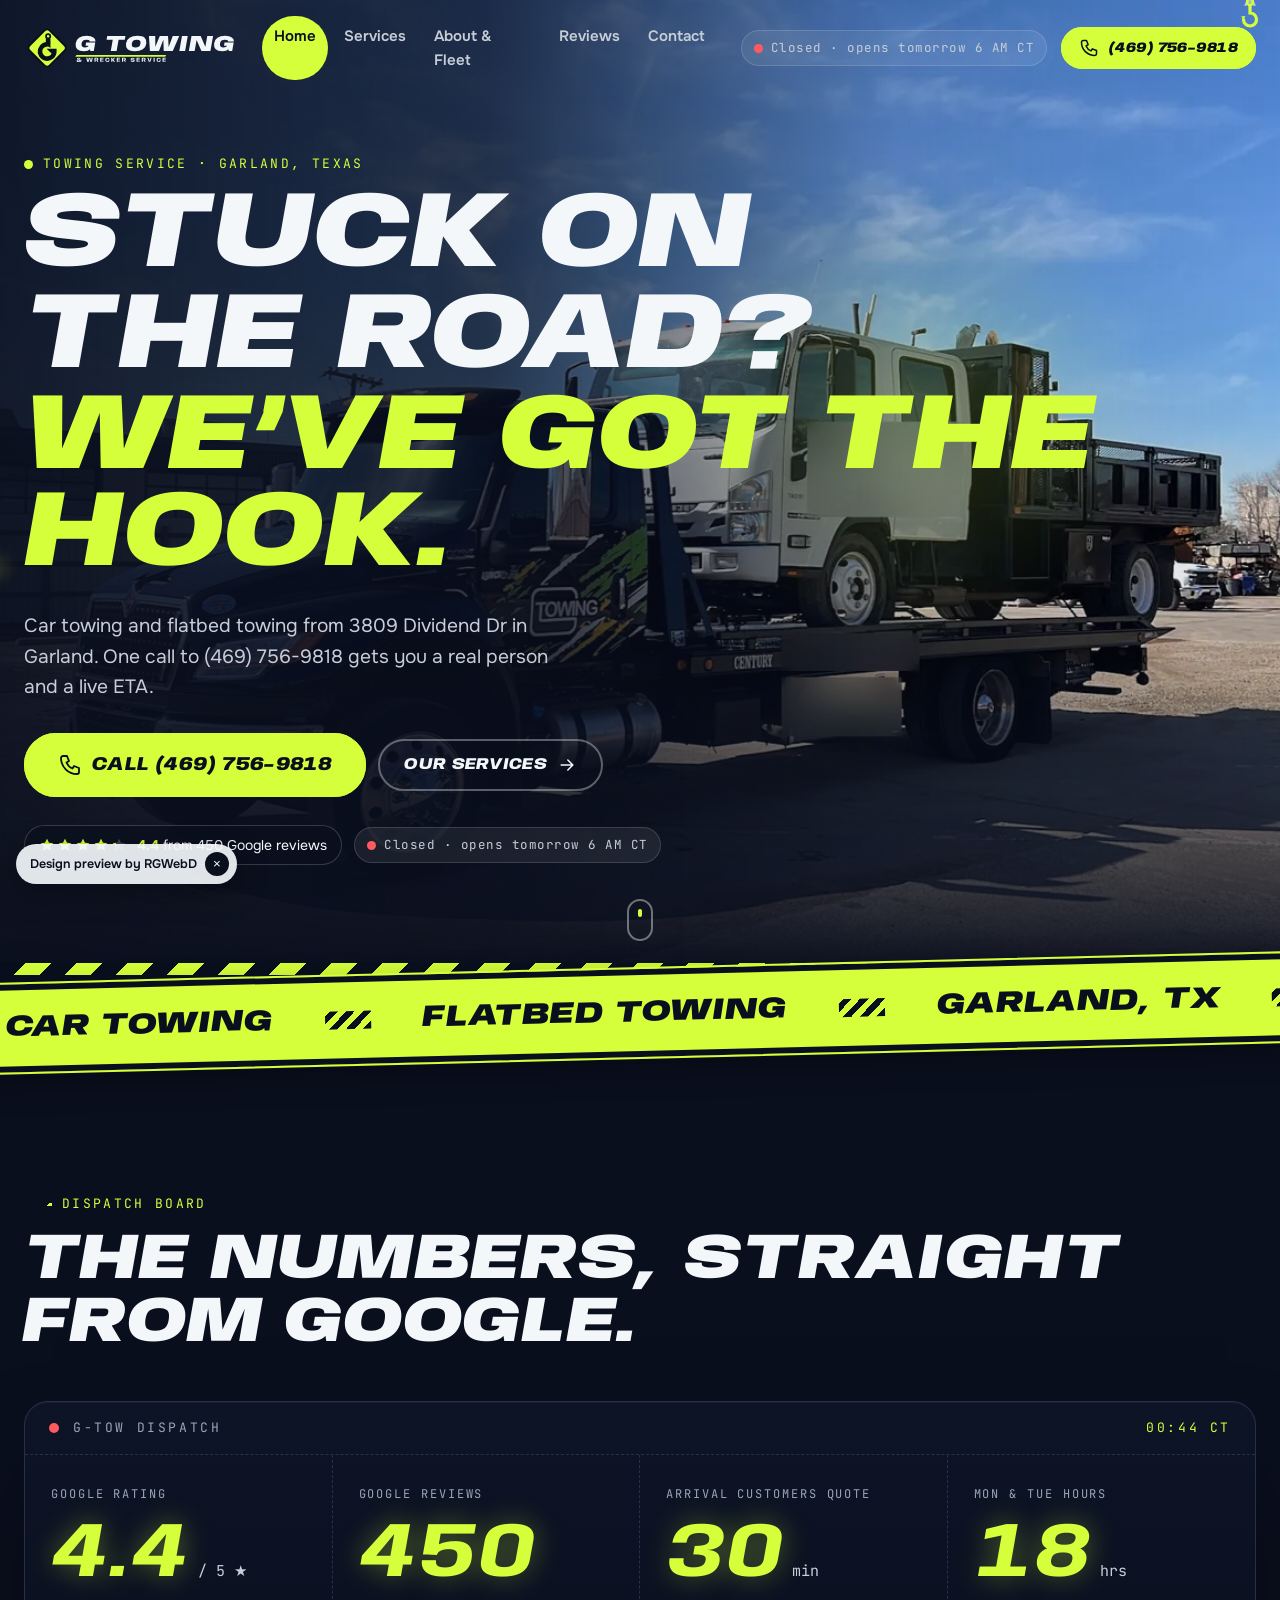
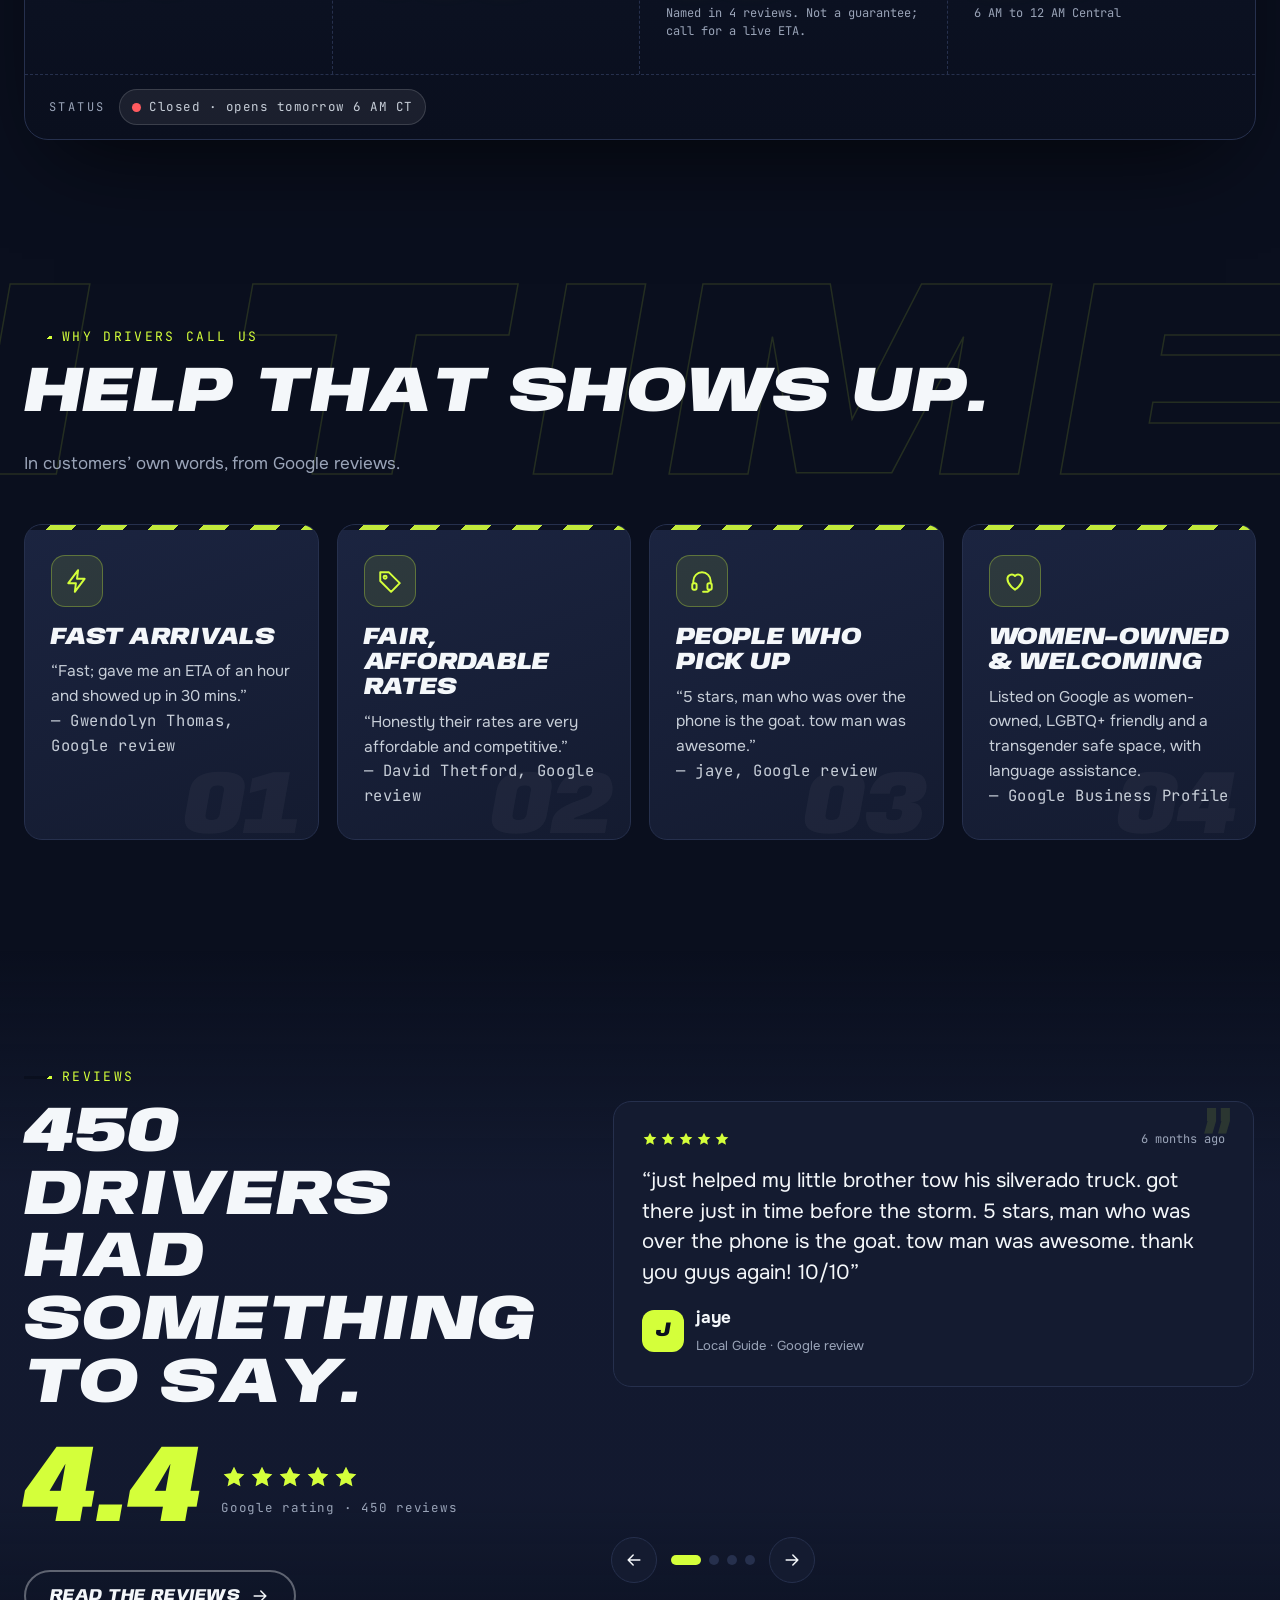
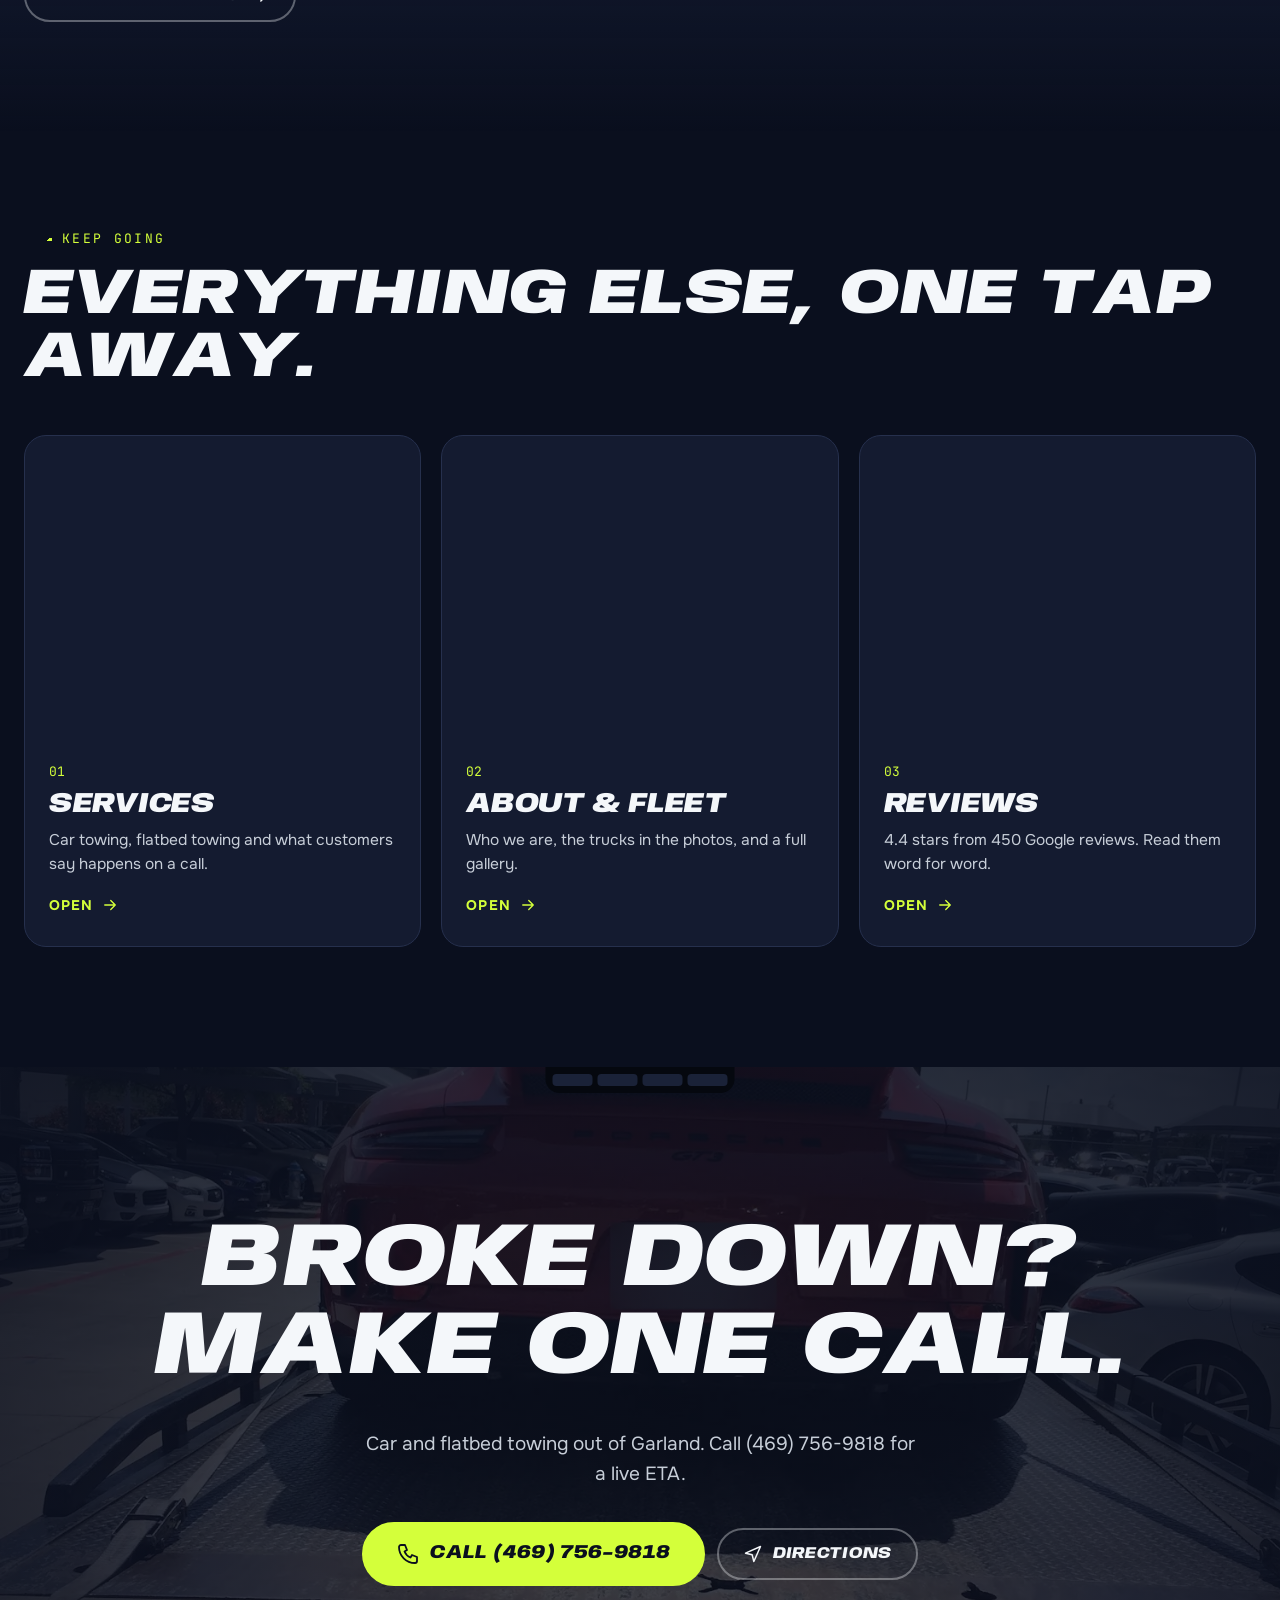
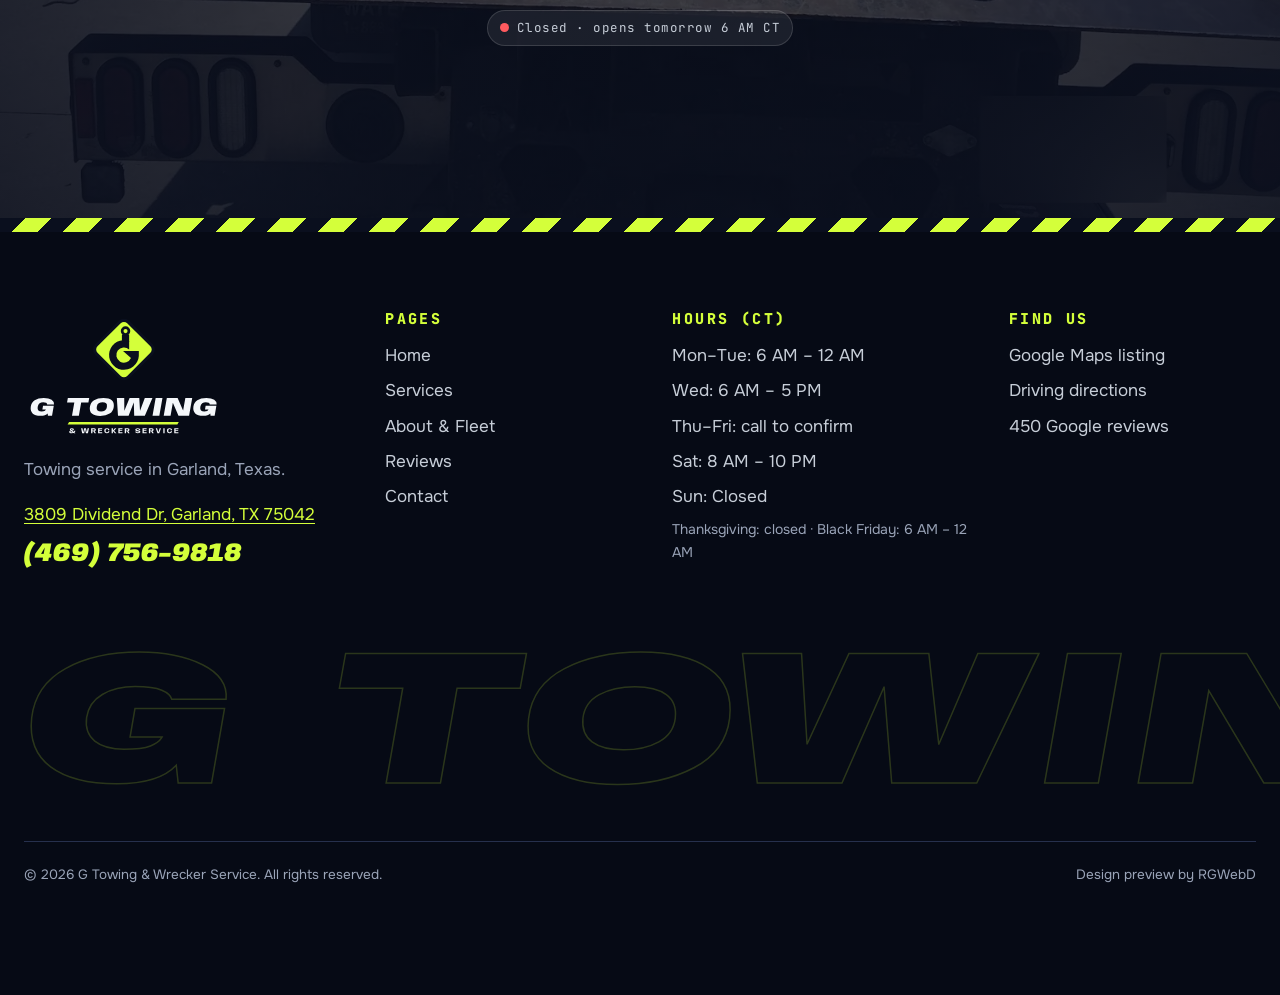
==== index.html @ 82d08143 "G Towing & Wrecker Service demo site (RGWebD)" ====
<!doctype html><html lang="en"><head><meta charset="utf-8"><meta name="viewport" content="width=device-width,initial-scale=1,viewport-fit=cover">
<title>G Towing &amp; Wrecker Service | Towing in Garland, TX · (469) 756-9818</title><meta name="description" content="Car towing and flatbed towing in Garland, Texas. Women-owned, rated 4.4 from 450 Google reviews. Call (469) 756-9818. 3809 Dividend Dr."><link rel="canonical" href="https://rgwebd.github.io/gtowing/"><meta name="robots" content="index,follow">
<meta name="theme-color" content="#0A0F1E"><link rel="icon" href="favicon.ico" sizes="any"><link rel="icon" href="assets/gtow-favicon.svg" type="image/svg+xml"><link rel="apple-touch-icon" href="apple-touch-icon.png"><link rel="manifest" href="assets/site.webmanifest">
<meta property="og:type" content="website"><meta property="og:site_name" content="G Towing &amp; Wrecker Service"><meta property="og:title" content="G Towing &amp; Wrecker Service | Towing in Garland, TX · (469) 756-9818"><meta property="og:description" content="Car towing and flatbed towing in Garland, Texas. Women-owned, rated 4.4 from 450 Google reviews. Call (469) 756-9818. 3809 Dividend Dr."><meta property="og:url" content="https://rgwebd.github.io/gtowing/"><meta property="og:image" content="https://rgwebd.github.io/gtowing/assets/og-image.jpg"><meta property="og:image:width" content="1200"><meta property="og:image:height" content="630"><meta property="og:locale" content="en_US">
<meta name="twitter:card" content="summary_large_image"><meta name="twitter:title" content="G Towing &amp; Wrecker Service | Towing in Garland, TX · (469) 756-9818"><meta name="twitter:description" content="Car towing and flatbed towing in Garland, Texas. Women-owned, rated 4.4 from 450 Google reviews. Call (469) 756-9818. 3809 Dividend Dr."><meta name="twitter:image" content="https://rgwebd.github.io/gtowing/assets/og-image.jpg">
<link rel="preload" href="assets/fonts/anybody-italic.woff2" as="font" type="font/woff2" crossorigin><link rel="preload" href="assets/fonts/onest.woff2" as="font" type="font/woff2" crossorigin>
<link rel="stylesheet" href="assets/styles.css"><script>document.documentElement.classList.add('js')</script><script type="application/ld+json">{"@context": "https://schema.org", "@type": "AutomotiveBusiness", "additionalType": "https://en.wikipedia.org/wiki/Tow_truck", "@id": "https://rgwebd.github.io/gtowing/#business", "name": "G Towing & Wrecker Service", "description": "Towing service in Garland, Texas. Google review tags mention car towing and flatbed towing. Women-owned, LGBTQ+ friendly, credit and debit cards accepted.", "url": "https://rgwebd.github.io/gtowing/", "telephone": "+1-469-756-9818", "image": ["https://rgwebd.github.io/gtowing/assets/img/g01-1600.webp", "https://rgwebd.github.io/gtowing/assets/img/g08-1600.webp"], "logo": "https://rgwebd.github.io/gtowing/assets/favicon-512.png", "address": {"@type": "PostalAddress", "streetAddress": "3809 Dividend Dr", "addressLocality": "Garland", "addressRegion": "TX", "postalCode": "75042", "addressCountry": "US"}, "geo": {"@type": "GeoCoordinates", "latitude": 32.8989485, "longitude": -96.6890066}, "hasMap": "https://www.google.com/maps/place/G+Towing+%26+Wrecker+Service/@32.8989485,-96.6890066,17z/data=!3m1!4b1!4m6!3m5!1s0x864ea09e471a4477:0xe805fd4640eda0f7!8m2!3d32.8989485!4d-96.6890066!16s%2Fg%2F11fylyrp86", "sameAs": ["https://www.google.com/maps/place/G+Towing+%26+Wrecker+Service/@32.8989485,-96.6890066,17z/data=!3m1!4b1!4m6!3m5!1s0x864ea09e471a4477:0xe805fd4640eda0f7!8m2!3d32.8989485!4d-96.6890066!16s%2Fg%2F11fylyrp86"], "openingHoursSpecification": [{"@type": "OpeningHoursSpecification", "dayOfWeek": ["Monday", "Tuesday"], "opens": "06:00", "closes": "23:59"}, {"@type": "OpeningHoursSpecification", "dayOfWeek": "Wednesday", "opens": "06:00", "closes": "17:00"}, {"@type": "OpeningHoursSpecification", "dayOfWeek": "Saturday", "opens": "08:00", "closes": "22:00"}], "specialOpeningHoursSpecification": [{"@type": "OpeningHoursSpecification", "validFrom": "2026-11-26", "validThrough": "2026-11-26", "opens": "00:00", "closes": "00:00", "description": "Thanksgiving: closed"}, {"@type": "OpeningHoursSpecification", "validFrom": "2026-11-27", "validThrough": "2026-11-27", "opens": "06:00", "closes": "23:59", "description": "Black Friday"}], "paymentAccepted": "Credit card, Debit card", "amenityFeature": [{"@type": "LocationFeatureSpecification", "name": "Women-owned", "value": true}, {"@type": "LocationFeatureSpecification", "name": "LGBTQ+ friendly", "value": true}, {"@type": "LocationFeatureSpecification", "name": "Transgender safe space", "value": true}, {"@type": "LocationFeatureSpecification", "name": "Language assistance", "value": true}, {"@type": "LocationFeatureSpecification", "name": "Wheelchair-accessible entrance", "value": true}, {"@type": "LocationFeatureSpecification", "name": "Wheelchair-accessible parking lot", "value": true}, {"@type": "LocationFeatureSpecification", "name": "Wheelchair-accessible restroom", "value": true}, {"@type": "LocationFeatureSpecification", "name": "Wheelchair-accessible seating", "value": true}], "makesOffer": [{"@type": "Offer", "itemOffered": {"@type": "Service", "name": "Car towing", "serviceType": "Towing"}}, {"@type": "Offer", "itemOffered": {"@type": "Service", "name": "Flatbed towing", "serviceType": "Towing"}}], "aggregateRating": {"@type": "AggregateRating", "ratingValue": "4.4", "reviewCount": 450, "bestRating": "5", "worstRating": "1"}}</script></head>
<body class="p-index"><a class="skip" href="#main">Skip to content</a><div class="chain" aria-hidden="true"><i></i><b></b></div><div class="prog" aria-hidden="true"><i></i></div>
<header class="hdr"><div class="wrap"><a class="brand" href="index.html" aria-label="G Towing &amp; Wrecker Service home"><img src="assets/gtow-horizontal-dark-bg.svg" width="555" height="124" alt="G Towing &amp; Wrecker Service"></a>
<nav class="nav" aria-label="Main"><a href="index.html" aria-current="page">Home</a><a href="services.html">Services</a><a href="fleet.html">About &amp; Fleet</a><a href="reviews.html">Reviews</a><a href="contact.html">Contact</a></nav><div class="hdr-cta"><span class="status" data-status><i></i><span>Hours: Mon–Tue 6 AM–12 AM CT</span></span><a class="btn sm mag call beacon" href="tel:+14697569818"><svg viewBox="0 0 24 24" fill="none" stroke="currentColor" stroke-width="1.8" stroke-linecap="round" stroke-linejoin="round" aria-hidden="true"><path d="M5 3h4l2 5-2.5 1.5a11 11 0 0 0 6 6L16 13l5 2v4a2 2 0 0 1-2 2A16 16 0 0 1 3 5a2 2 0 0 1 2-2z"/></svg><span class="lbl">(469) 756-9818</span></a></div>
<button class="burger" type="button" aria-expanded="false" aria-controls="mnav" aria-label="Open menu"><span></span><span></span></button></div></header>
<nav class="mnav" id="mnav" aria-label="Mobile" aria-hidden="true"><div class="mnav-links"><a href="index.html" aria-current="page">Home</a><a href="services.html">Services</a><a href="fleet.html">About &amp; Fleet</a><a href="reviews.html">Reviews</a><a href="contact.html">Contact</a></div><div class="ctas"><a class="btn mag call " href="tel:+14697569818"><svg viewBox="0 0 24 24" fill="none" stroke="currentColor" stroke-width="1.8" stroke-linecap="round" stroke-linejoin="round" aria-hidden="true"><path d="M5 3h4l2 5-2.5 1.5a11 11 0 0 0 6 6L16 13l5 2v4a2 2 0 0 1-2 2A16 16 0 0 1 3 5a2 2 0 0 1 2-2z"/></svg><span class="lbl">Call (469) 756-9818</span></a><a class="btn mag ghost" href="https://www.google.com/maps/dir/?api=1&destination=G+Towing+%26+Wrecker+Service%2C+3809+Dividend+Dr%2C+Garland%2C+TX+75042" target="_blank" rel="noopener"><svg viewBox="0 0 24 24" fill="none" stroke="currentColor" stroke-width="1.8" stroke-linecap="round" stroke-linejoin="round" aria-hidden="true"><path d="M3 11l18-8-8 18-2-8z"/></svg><span class="lbl">Directions</span></a></div><p><span class="status" data-status><i></i><span>Hours: Mon–Tue 6 AM–12 AM CT</span></span></p></nav><main id="main"><div class="intro" aria-hidden="true"><div class="lightbar"><i></i><i></i><i></i><i></i><i></i><i></i></div><img class="intro-em" src="assets/gtow-emblem.svg" width="120" height="124" alt=""><p class="intro-t">G TOWING</p><div class="sweep"></div></div>
<section class="hero" aria-labelledby="h1"><div class="hero-ph kb"><img src="assets/img/g01-1600.webp" srcset="assets/img/g01-800.webp 800w, assets/img/g01-1600.webp 1600w" sizes="100vw" width="1600" height="900" alt="Black G Towing flatbed carrying a white box truck on its deck in an open lot under a blue sky" fetchpriority="high" decoding="async"></div><div class="hero-sh" aria-hidden="true"></div><div class="streak" aria-hidden="true"></div><div class="glow" aria-hidden="true"></div>
<div class="wrap hero-in"><p class="kicker fade"><span class="kdot"></span>Towing service · Garland, Texas</p>
<h1 id="h1"><span class="l"><span>Stuck on</span></span><span class="l"><span>the road?</span></span><span class="l hv"><span>We’ve got the hook.</span></span></h1>
<p class="lead fade">Car towing and flatbed towing from 3809 Dividend Dr in Garland. One call to (469) 756-9818 gets you a real person and a live ETA.</p>
<div class="ctas fade d2"><a class="btn mag call xl ring" href="tel:+14697569818"><svg viewBox="0 0 24 24" fill="none" stroke="currentColor" stroke-width="1.8" stroke-linecap="round" stroke-linejoin="round" aria-hidden="true"><path d="M5 3h4l2 5-2.5 1.5a11 11 0 0 0 6 6L16 13l5 2v4a2 2 0 0 1-2 2A16 16 0 0 1 3 5a2 2 0 0 1 2-2z"/></svg><span class="lbl">Call (469) 756-9818</span></a><a class="btn mag ghost" href="services.html"><span class="lbl">Our services</span><svg viewBox="0 0 24 24" fill="none" stroke="currentColor" stroke-width="1.8" stroke-linecap="round" stroke-linejoin="round" aria-hidden="true"><path d="M5 12h14M13 6l6 6-6 6"/></svg></a></div>
<div class="trust fade d2"><a class="chip" href="https://www.google.com/maps/place/G+Towing+%26+Wrecker+Service/@32.8989485,-96.6890066,17z/data=!3m1!4b1!4m6!3m5!1s0x864ea09e471a4477:0xe805fd4640eda0f7!8m2!3d32.8989485!4d-96.6890066!16s%2Fg%2F11fylyrp86" target="_blank" rel="noopener"><span class="rstars" role="img" aria-label="4.4 out of 5 stars"><span class="rs-b"><svg viewBox="0 0 24 24" fill="currentColor" aria-hidden="true"><path d="M12 2.5l2.9 6.1 6.6.8-4.9 4.6 1.3 6.6L12 17.3l-5.9 3.3 1.3-6.6-4.9-4.6 6.6-.8z"/></svg><svg viewBox="0 0 24 24" fill="currentColor" aria-hidden="true"><path d="M12 2.5l2.9 6.1 6.6.8-4.9 4.6 1.3 6.6L12 17.3l-5.9 3.3 1.3-6.6-4.9-4.6 6.6-.8z"/></svg><svg viewBox="0 0 24 24" fill="currentColor" aria-hidden="true"><path d="M12 2.5l2.9 6.1 6.6.8-4.9 4.6 1.3 6.6L12 17.3l-5.9 3.3 1.3-6.6-4.9-4.6 6.6-.8z"/></svg><svg viewBox="0 0 24 24" fill="currentColor" aria-hidden="true"><path d="M12 2.5l2.9 6.1 6.6.8-4.9 4.6 1.3 6.6L12 17.3l-5.9 3.3 1.3-6.6-4.9-4.6 6.6-.8z"/></svg><svg viewBox="0 0 24 24" fill="currentColor" aria-hidden="true"><path d="M12 2.5l2.9 6.1 6.6.8-4.9 4.6 1.3 6.6L12 17.3l-5.9 3.3 1.3-6.6-4.9-4.6 6.6-.8z"/></svg></span><span class="rs-f" style="width:88.0%"><svg viewBox="0 0 24 24" fill="currentColor" aria-hidden="true"><path d="M12 2.5l2.9 6.1 6.6.8-4.9 4.6 1.3 6.6L12 17.3l-5.9 3.3 1.3-6.6-4.9-4.6 6.6-.8z"/></svg><svg viewBox="0 0 24 24" fill="currentColor" aria-hidden="true"><path d="M12 2.5l2.9 6.1 6.6.8-4.9 4.6 1.3 6.6L12 17.3l-5.9 3.3 1.3-6.6-4.9-4.6 6.6-.8z"/></svg><svg viewBox="0 0 24 24" fill="currentColor" aria-hidden="true"><path d="M12 2.5l2.9 6.1 6.6.8-4.9 4.6 1.3 6.6L12 17.3l-5.9 3.3 1.3-6.6-4.9-4.6 6.6-.8z"/></svg><svg viewBox="0 0 24 24" fill="currentColor" aria-hidden="true"><path d="M12 2.5l2.9 6.1 6.6.8-4.9 4.6 1.3 6.6L12 17.3l-5.9 3.3 1.3-6.6-4.9-4.6 6.6-.8z"/></svg><svg viewBox="0 0 24 24" fill="currentColor" aria-hidden="true"><path d="M12 2.5l2.9 6.1 6.6.8-4.9 4.6 1.3 6.6L12 17.3l-5.9 3.3 1.3-6.6-4.9-4.6 6.6-.8z"/></svg></span></span><span><b>4.4</b> from 450 Google reviews</span></a><span class="status" data-status><i></i><span>Hours: Mon–Tue 6 AM–12 AM CT</span></span></div></div>
<a class="hscroll" href="#board" aria-label="Scroll to the dispatch board"><span></span></a><div class="hz-edge" aria-hidden="true"></div></section>
<div class="marquee " aria-hidden="true"><ul><li>Car towing</li><li>Flatbed towing</li><li>Garland, TX</li><li>Women-owned</li><li>Cards accepted</li><li>4.4 ★ on Google</li><li>(469) 756-9818</li><li>Car towing</li><li>Flatbed towing</li><li>Garland, TX</li><li>Women-owned</li><li>Cards accepted</li><li>4.4 ★ on Google</li><li>(469) 756-9818</li></ul></div>
<section class="board-sec" id="board" aria-labelledby="board-h"><div class="wrap"><div class="sec-head" data-r><p class="eyebrow">Dispatch board</p><h2 id="board-h" class="split-h">The numbers, straight from Google.</h2></div>
<div class="board" data-r><div class="board-top"><span class="rec"></span><span>G-TOW DISPATCH</span><span class="clock" data-clock>--:-- CT</span></div>
<dl class="board-grid">
<div class="cell"><dt>Google rating</dt><dd><span data-count="4.4" data-dec="1"><b>0.0</b></span><small>/ 5 ★</small></dd></div>
<div class="cell"><dt>Google reviews</dt><dd><span data-count="450"><b>0</b></span></dd></div>
<div class="cell"><dt>Arrival customers quote</dt><dd><span data-count="30"><b>0</b></span><small>min</small></dd><p class="foot">Named in 4 reviews. Not a guarantee; call for a live ETA.</p></div>
<div class="cell"><dt>Mon &amp; Tue hours</dt><dd><span data-count="18"><b>0</b></span><small>hrs</small></dd><p class="foot">6 AM to 12 AM Central</p></div>
</dl><div class="board-status"><span>STATUS</span><span class="status" data-status><i></i><span>Hours: Mon–Tue 6 AM–12 AM CT</span></span></div></div></div></section>
<section class="why" aria-labelledby="why-h"><div class="bgword out" aria-hidden="true">ON TIME</div><div class="wrap"><div class="sec-head" data-r><p class="eyebrow">Why drivers call us</p><h2 id="why-h" class="split-h">Help that shows up.</h2><p class="sub">In customers’ own words, from Google reviews.</p></div>
<div class="tgrid"><article class="tcard" data-r><span class="tc-ic"><svg viewBox="0 0 24 24" fill="none" stroke="currentColor" stroke-width="1.8" stroke-linecap="round" stroke-linejoin="round" aria-hidden="true"><path d="M13 2L4 14h7l-1 8 9-12h-7z"/></svg></span><h3>Fast arrivals</h3><p>“Fast; gave me an ETA of an hour and showed up in 30 mins.”</p><p class=by>— Gwendolyn Thomas, Google review</p><span class="tc-no" aria-hidden="true">01</span></article><article class="tcard" data-r><span class="tc-ic"><svg viewBox="0 0 24 24" fill="none" stroke="currentColor" stroke-width="1.8" stroke-linecap="round" stroke-linejoin="round" aria-hidden="true"><path d="M3 12V4h8l10 10-8 8z"/><circle cx="7.5" cy="8.5" r="1.4"/></svg></span><h3>Fair, affordable rates</h3><p>“Honestly their rates are very affordable and competitive.”</p><p class=by>— David Thetford, Google review</p><span class="tc-no" aria-hidden="true">02</span></article><article class="tcard" data-r><span class="tc-ic"><svg viewBox="0 0 24 24" fill="none" stroke="currentColor" stroke-width="1.8" stroke-linecap="round" stroke-linejoin="round" aria-hidden="true"><path d="M4 14v-2a8 8 0 0 1 16 0v2"/><rect x="3" y="14" width="4" height="6" rx="1.5"/><rect x="17" y="14" width="4" height="6" rx="1.5"/><path d="M19 20a3 3 0 0 1-3 2h-3"/></svg></span><h3>People who pick up</h3><p>“5 stars, man who was over the phone is the goat. tow man was awesome.”</p><p class=by>— jaye, Google review</p><span class="tc-no" aria-hidden="true">03</span></article><article class="tcard" data-r><span class="tc-ic"><svg viewBox="0 0 24 24" fill="none" stroke="currentColor" stroke-width="1.8" stroke-linecap="round" stroke-linejoin="round" aria-hidden="true"><path d="M12 20s-7-4.4-7-10a4 4 0 0 1 7-2.6A4 4 0 0 1 19 10c0 5.6-7 10-7 10z"/></svg></span><h3>Women-owned & welcoming</h3><p>Listed on Google as women-owned, LGBTQ+ friendly and a transgender safe space, with language assistance.</p><p class=by>— Google Business Profile</p><span class="tc-no" aria-hidden="true">04</span></article></div></div></section>
<section class="hrev" aria-labelledby="hrev-h"><div class="wrap hrev-in"><div class="hrev-l" data-r><p class="eyebrow">Reviews</p><h2 id="hrev-h" class="split-h">450 drivers had something to say.</h2>
<div class="bigscore"><b>4.4</b><span><span class="rstars" role="img" aria-label="4.4 out of 5 stars"><span class="rs-b"><svg viewBox="0 0 24 24" fill="currentColor" aria-hidden="true"><path d="M12 2.5l2.9 6.1 6.6.8-4.9 4.6 1.3 6.6L12 17.3l-5.9 3.3 1.3-6.6-4.9-4.6 6.6-.8z"/></svg><svg viewBox="0 0 24 24" fill="currentColor" aria-hidden="true"><path d="M12 2.5l2.9 6.1 6.6.8-4.9 4.6 1.3 6.6L12 17.3l-5.9 3.3 1.3-6.6-4.9-4.6 6.6-.8z"/></svg><svg viewBox="0 0 24 24" fill="currentColor" aria-hidden="true"><path d="M12 2.5l2.9 6.1 6.6.8-4.9 4.6 1.3 6.6L12 17.3l-5.9 3.3 1.3-6.6-4.9-4.6 6.6-.8z"/></svg><svg viewBox="0 0 24 24" fill="currentColor" aria-hidden="true"><path d="M12 2.5l2.9 6.1 6.6.8-4.9 4.6 1.3 6.6L12 17.3l-5.9 3.3 1.3-6.6-4.9-4.6 6.6-.8z"/></svg><svg viewBox="0 0 24 24" fill="currentColor" aria-hidden="true"><path d="M12 2.5l2.9 6.1 6.6.8-4.9 4.6 1.3 6.6L12 17.3l-5.9 3.3 1.3-6.6-4.9-4.6 6.6-.8z"/></svg></span><span class="rs-f" style="width:88.0%"><svg viewBox="0 0 24 24" fill="currentColor" aria-hidden="true"><path d="M12 2.5l2.9 6.1 6.6.8-4.9 4.6 1.3 6.6L12 17.3l-5.9 3.3 1.3-6.6-4.9-4.6 6.6-.8z"/></svg><svg viewBox="0 0 24 24" fill="currentColor" aria-hidden="true"><path d="M12 2.5l2.9 6.1 6.6.8-4.9 4.6 1.3 6.6L12 17.3l-5.9 3.3 1.3-6.6-4.9-4.6 6.6-.8z"/></svg><svg viewBox="0 0 24 24" fill="currentColor" aria-hidden="true"><path d="M12 2.5l2.9 6.1 6.6.8-4.9 4.6 1.3 6.6L12 17.3l-5.9 3.3 1.3-6.6-4.9-4.6 6.6-.8z"/></svg><svg viewBox="0 0 24 24" fill="currentColor" aria-hidden="true"><path d="M12 2.5l2.9 6.1 6.6.8-4.9 4.6 1.3 6.6L12 17.3l-5.9 3.3 1.3-6.6-4.9-4.6 6.6-.8z"/></svg><svg viewBox="0 0 24 24" fill="currentColor" aria-hidden="true"><path d="M12 2.5l2.9 6.1 6.6.8-4.9 4.6 1.3 6.6L12 17.3l-5.9 3.3 1.3-6.6-4.9-4.6 6.6-.8z"/></svg></span></span><small>Google rating · 450 reviews</small></span></div><a class="btn mag ghost" href="reviews.html"><span class="lbl">Read the reviews</span><svg viewBox="0 0 24 24" fill="none" stroke="currentColor" stroke-width="1.8" stroke-linecap="round" stroke-linejoin="round" aria-hidden="true"><path d="M5 12h14M13 6l6 6-6 6"/></svg></a></div>
<div class="car" data-r><div class="car-view"><div class="car-track"><div class="slide"><figure class="rv big"><div class="rv-top"><span class="stars" role="img" aria-label="5 out of 5 stars"><svg viewBox="0 0 24 24" fill="currentColor" aria-hidden="true"><path d="M12 2.5l2.9 6.1 6.6.8-4.9 4.6 1.3 6.6L12 17.3l-5.9 3.3 1.3-6.6-4.9-4.6 6.6-.8z"/></svg><svg viewBox="0 0 24 24" fill="currentColor" aria-hidden="true"><path d="M12 2.5l2.9 6.1 6.6.8-4.9 4.6 1.3 6.6L12 17.3l-5.9 3.3 1.3-6.6-4.9-4.6 6.6-.8z"/></svg><svg viewBox="0 0 24 24" fill="currentColor" aria-hidden="true"><path d="M12 2.5l2.9 6.1 6.6.8-4.9 4.6 1.3 6.6L12 17.3l-5.9 3.3 1.3-6.6-4.9-4.6 6.6-.8z"/></svg><svg viewBox="0 0 24 24" fill="currentColor" aria-hidden="true"><path d="M12 2.5l2.9 6.1 6.6.8-4.9 4.6 1.3 6.6L12 17.3l-5.9 3.3 1.3-6.6-4.9-4.6 6.6-.8z"/></svg><svg viewBox="0 0 24 24" fill="currentColor" aria-hidden="true"><path d="M12 2.5l2.9 6.1 6.6.8-4.9 4.6 1.3 6.6L12 17.3l-5.9 3.3 1.3-6.6-4.9-4.6 6.6-.8z"/></svg></span><span class="rv-age">6 months ago</span></div><blockquote><p>“just helped my little brother tow his silverado truck. got there just in time before the storm. 5 stars, man who was over the phone is the goat. tow man was awesome. thank you guys again! 10/10”</p></blockquote><figcaption><span class="av" aria-hidden="true">J</span><span><b>jaye</b><small>Local Guide · Google review</small></span></figcaption></figure></div><div class="slide"><figure class="rv big"><div class="rv-top"><span class="stars" role="img" aria-label="5 out of 5 stars"><svg viewBox="0 0 24 24" fill="currentColor" aria-hidden="true"><path d="M12 2.5l2.9 6.1 6.6.8-4.9 4.6 1.3 6.6L12 17.3l-5.9 3.3 1.3-6.6-4.9-4.6 6.6-.8z"/></svg><svg viewBox="0 0 24 24" fill="currentColor" aria-hidden="true"><path d="M12 2.5l2.9 6.1 6.6.8-4.9 4.6 1.3 6.6L12 17.3l-5.9 3.3 1.3-6.6-4.9-4.6 6.6-.8z"/></svg><svg viewBox="0 0 24 24" fill="currentColor" aria-hidden="true"><path d="M12 2.5l2.9 6.1 6.6.8-4.9 4.6 1.3 6.6L12 17.3l-5.9 3.3 1.3-6.6-4.9-4.6 6.6-.8z"/></svg><svg viewBox="0 0 24 24" fill="currentColor" aria-hidden="true"><path d="M12 2.5l2.9 6.1 6.6.8-4.9 4.6 1.3 6.6L12 17.3l-5.9 3.3 1.3-6.6-4.9-4.6 6.6-.8z"/></svg><svg viewBox="0 0 24 24" fill="currentColor" aria-hidden="true"><path d="M12 2.5l2.9 6.1 6.6.8-4.9 4.6 1.3 6.6L12 17.3l-5.9 3.3 1.3-6.6-4.9-4.6 6.6-.8z"/></svg></span><span class="rv-age">6 years ago</span></div><blockquote><p>“Very quick, courteous and polite. Quick to load and get your vehicle to the repair shop of your choice, I’d use them anytime”</p></blockquote><figcaption><span class="av" aria-hidden="true">A</span><span><b>Anthony Clark</b><small>Local Guide · Google review</small></span></figcaption></figure></div><div class="slide"><figure class="rv big"><div class="rv-top"><span class="nostars">Positive review</span><span class="rv-age">5 years ago</span></div><blockquote><p>“This company was amazing! They were so accommodating. I had to leave, to go get my loaner car as I had an appointment to get to, and they came and got my car out of the garage and shut the garage behind them. Then they even sent me a picture of it closed when they left and delivered my car to the dealership. I really appreciate the great communication and above and beyond efforts from these drivers who got the job done hassle free!”</p></blockquote><figcaption><span class="av" aria-hidden="true">A</span><span><b>Amanda Graves</b><small>Local Guide · Google review</small></span></figcaption></figure></div><div class="slide"><figure class="rv big"><div class="rv-top"><span class="stars" role="img" aria-label="5 out of 5 stars"><svg viewBox="0 0 24 24" fill="currentColor" aria-hidden="true"><path d="M12 2.5l2.9 6.1 6.6.8-4.9 4.6 1.3 6.6L12 17.3l-5.9 3.3 1.3-6.6-4.9-4.6 6.6-.8z"/></svg><svg viewBox="0 0 24 24" fill="currentColor" aria-hidden="true"><path d="M12 2.5l2.9 6.1 6.6.8-4.9 4.6 1.3 6.6L12 17.3l-5.9 3.3 1.3-6.6-4.9-4.6 6.6-.8z"/></svg><svg viewBox="0 0 24 24" fill="currentColor" aria-hidden="true"><path d="M12 2.5l2.9 6.1 6.6.8-4.9 4.6 1.3 6.6L12 17.3l-5.9 3.3 1.3-6.6-4.9-4.6 6.6-.8z"/></svg><svg viewBox="0 0 24 24" fill="currentColor" aria-hidden="true"><path d="M12 2.5l2.9 6.1 6.6.8-4.9 4.6 1.3 6.6L12 17.3l-5.9 3.3 1.3-6.6-4.9-4.6 6.6-.8z"/></svg><svg viewBox="0 0 24 24" fill="currentColor" aria-hidden="true"><path d="M12 2.5l2.9 6.1 6.6.8-4.9 4.6 1.3 6.6L12 17.3l-5.9 3.3 1.3-6.6-4.9-4.6 6.6-.8z"/></svg></span><span class="rv-age">6 years ago</span></div><blockquote><p>“These people are awesome my car broke down in the middle of the road and they towed it for me back to my house. I called them a few days later and they came and got it for me and fixed it the next day! They were really nice to me and I recommend anybody to them! Thank u!”</p></blockquote><figcaption><span class="av" aria-hidden="true">S</span><span><b>Shantearra Cook</b><small>Google review</small></span></figcaption></figure></div></div></div><div class="car-ctl"><button class="car-p" type="button" aria-label="Previous review"><svg viewBox="0 0 24 24" fill="none" stroke="currentColor" stroke-width="1.8" stroke-linecap="round" stroke-linejoin="round" aria-hidden="true"><path d="M19 12H5M11 6l-6 6 6 6"/></svg></button><div class="dots"></div><button class="car-n" type="button" aria-label="Next review"><svg viewBox="0 0 24 24" fill="none" stroke="currentColor" stroke-width="1.8" stroke-linecap="round" stroke-linejoin="round" aria-hidden="true"><path d="M5 12h14M13 6l6 6-6 6"/></svg></button></div></div></div></section>
<section class="teasers" aria-labelledby="tz-h"><div class="wrap"><div class="sec-head" data-r><p class="eyebrow">Keep going</p><h2 id="tz-h" class="split-h">Everything else, one tap away.</h2></div><div class="tzgrid"><a class="tz" href="services.html" data-r><div class="tz-ph"><img src="assets/img/g08-1600.webp" srcset="assets/img/g08-800.webp 800w, assets/img/g08-1600.webp 1600w" sizes="(max-width:900px) 92vw, 31vw" width="1600" height="1200" alt="" loading="lazy" decoding="async"></div><div class="tz-tx"><span class="tz-no">01</span><h3>Services</h3><p>Car towing, flatbed towing and what customers say happens on a call.</p><span class="more">Open <svg viewBox="0 0 24 24" fill="none" stroke="currentColor" stroke-width="1.8" stroke-linecap="round" stroke-linejoin="round" aria-hidden="true"><path d="M5 12h14M13 6l6 6-6 6"/></svg></span></div></a><a class="tz" href="fleet.html" data-r><div class="tz-ph"><img src="assets/img/g02-1600.webp" srcset="assets/img/g02-800.webp 800w, assets/img/g02-1600.webp 1600w" sizes="(max-width:900px) 92vw, 31vw" width="1600" height="1200" alt="" loading="lazy" decoding="async"></div><div class="tz-tx"><span class="tz-no">02</span><h3>About & Fleet</h3><p>Who we are, the trucks in the photos, and a full gallery.</p><span class="more">Open <svg viewBox="0 0 24 24" fill="none" stroke="currentColor" stroke-width="1.8" stroke-linecap="round" stroke-linejoin="round" aria-hidden="true"><path d="M5 12h14M13 6l6 6-6 6"/></svg></span></div></a><a class="tz" href="reviews.html" data-r><div class="tz-ph"><img src="assets/img/g05-1600.webp" srcset="assets/img/g05-800.webp 800w, assets/img/g05-1600.webp 1600w" sizes="(max-width:900px) 92vw, 31vw" width="1600" height="899" alt="" loading="lazy" decoding="async"></div><div class="tz-tx"><span class="tz-no">03</span><h3>Reviews</h3><p>4.4 stars from 450 Google reviews. Read them word for word.</p><span class="more">Open <svg viewBox="0 0 24 24" fill="none" stroke="currentColor" stroke-width="1.8" stroke-linecap="round" stroke-linejoin="round" aria-hidden="true"><path d="M5 12h14M13 6l6 6-6 6"/></svg></span></div></a></div></div></section>
<section class="ctaband" aria-labelledby="cta-h"><div class="cb-ph"><img src="assets/img/g10-1600.webp" srcset="assets/img/g10-800.webp 800w, assets/img/g10-1600.webp 1500w" sizes="100vw" width="1500" height="2000" alt="" loading="lazy" decoding="async"></div><div class="cb-sh" aria-hidden="true"></div><div class="beaconbar" aria-hidden="true"><i></i><i></i><i></i><i></i></div>
<div class="wrap cb-in" data-r><h2 id="cta-h" class="split-h">Broke down? Make one call.</h2><p>Car and flatbed towing out of Garland. Call (469) 756-9818 for a live ETA.</p><div class="ctas"><a class="btn mag call xl" href="tel:+14697569818"><svg viewBox="0 0 24 24" fill="none" stroke="currentColor" stroke-width="1.8" stroke-linecap="round" stroke-linejoin="round" aria-hidden="true"><path d="M5 3h4l2 5-2.5 1.5a11 11 0 0 0 6 6L16 13l5 2v4a2 2 0 0 1-2 2A16 16 0 0 1 3 5a2 2 0 0 1 2-2z"/></svg><span class="lbl">Call (469) 756-9818</span></a><a class="btn mag ghost" href="https://www.google.com/maps/dir/?api=1&destination=G+Towing+%26+Wrecker+Service%2C+3809+Dividend+Dr%2C+Garland%2C+TX+75042" target="_blank" rel="noopener"><svg viewBox="0 0 24 24" fill="none" stroke="currentColor" stroke-width="1.8" stroke-linecap="round" stroke-linejoin="round" aria-hidden="true"><path d="M3 11l18-8-8 18-2-8z"/></svg><span class="lbl">Directions</span></a></div><p class="cb-status"><span class="status" data-status><i></i><span>Hours: Mon–Tue 6 AM–12 AM CT</span></span></p></div></section></main><footer class="ftr"><div class="hz" aria-hidden="true"></div><div class="wrap"><div class="fgrid">
<div class="fbrand"><img src="assets/gtow-stacked-dark-bg.svg" width="260" height="262" alt="G Towing &amp; Wrecker Service" loading="lazy"><p>Towing service in Garland, Texas.</p>
<address><a href="https://www.google.com/maps/dir/?api=1&destination=G+Towing+%26+Wrecker+Service%2C+3809+Dividend+Dr%2C+Garland%2C+TX+75042" target="_blank" rel="noopener">3809 Dividend Dr, Garland, TX 75042</a><br><a class="fphone" href="tel:+14697569818">(469) 756-9818</a></address></div>
<div><h2 class="fh">Pages</h2><ul><li><a href="index.html">Home</a></li><li><a href="services.html">Services</a></li><li><a href="fleet.html">About &amp; Fleet</a></li><li><a href="reviews.html">Reviews</a></li><li><a href="contact.html">Contact</a></li></ul></div>
<div><h2 class="fh">Hours (CT)</h2><ul class="fhours"><li>Mon–Tue: 6 AM – 12 AM</li><li>Wed: 6 AM – 5 PM</li><li>Thu–Fri: call to confirm</li><li>Sat: 8 AM – 10 PM</li><li>Sun: Closed</li><li class="muted">Thanksgiving: closed · Black Friday: 6 AM – 12 AM</li></ul></div>
<div><h2 class="fh">Find us</h2><ul><li><a href="https://www.google.com/maps/place/G+Towing+%26+Wrecker+Service/@32.8989485,-96.6890066,17z/data=!3m1!4b1!4m6!3m5!1s0x864ea09e471a4477:0xe805fd4640eda0f7!8m2!3d32.8989485!4d-96.6890066!16s%2Fg%2F11fylyrp86" target="_blank" rel="noopener">Google Maps listing</a></li><li><a href="https://www.google.com/maps/dir/?api=1&destination=G+Towing+%26+Wrecker+Service%2C+3809+Dividend+Dr%2C+Garland%2C+TX+75042" target="_blank" rel="noopener">Driving directions</a></li><li><a href="reviews.html">450 Google reviews</a></li></ul></div>
</div><div class="bigword" aria-hidden="true">G TOWING</div><div class="legal"><span>© 2026 G Towing &amp; Wrecker Service. All rights reserved.</span><span>Design preview by RGWebD</span></div></div></footer>
<div class="mbar"><a class="btn mag call " href="tel:+14697569818"><svg viewBox="0 0 24 24" fill="none" stroke="currentColor" stroke-width="1.8" stroke-linecap="round" stroke-linejoin="round" aria-hidden="true"><path d="M5 3h4l2 5-2.5 1.5a11 11 0 0 0 6 6L16 13l5 2v4a2 2 0 0 1-2 2A16 16 0 0 1 3 5a2 2 0 0 1 2-2z"/></svg><span class="lbl">Call now</span></a><a class="btn mag ghost" href="https://www.google.com/maps/dir/?api=1&destination=G+Towing+%26+Wrecker+Service%2C+3809+Dividend+Dr%2C+Garland%2C+TX+75042" target="_blank" rel="noopener"><svg viewBox="0 0 24 24" fill="none" stroke="currentColor" stroke-width="1.8" stroke-linecap="round" stroke-linejoin="round" aria-hidden="true"><path d="M3 11l18-8-8 18-2-8z"/></svg><span class="lbl">Directions</span></a></div>
<div class="demo" role="note">Design preview by RGWebD<button type="button" aria-label="Dismiss preview note">×</button></div><script src="assets/script.js" defer></script></body></html>
---- assets/styles.css ----
@font-face{font-family:"Anybody";src:url(fonts/anybody-italic.woff2) format("woff2");font-style:italic;font-weight:100 900;font-stretch:50% 150%;font-display:swap}
@font-face{font-family:"Anybody";src:url(fonts/anybody.woff2) format("woff2");font-style:normal;font-weight:100 900;font-stretch:50% 150%;font-display:swap}
@font-face{font-family:"Onest";src:url(fonts/onest.woff2) format("woff2");font-weight:100 900;font-display:swap}
@font-face{font-family:"JBMono";src:url(fonts/jbmono.woff2) format("woff2");font-weight:100 800;font-display:swap}
:root{--mid:#0A0F1E;--navy:#141B30;--navy2:#1B2440;--line:#26304d;--hv:#D4FF3A;--hvd:#9BC400;--chrome:#C7CED8;--blue:#2F7BFF;--white:#F4F7FA;--muted:#9AA4B8;
--disp:"Anybody",Impact,"Arial Narrow",sans-serif;--body:"Onest",system-ui,-apple-system,Segoe UI,sans-serif;--mono:"JBMono",ui-monospace,Menlo,monospace;
--r:18px;--ease:cubic-bezier(.2,.8,.2,1);--hz:repeating-linear-gradient(-45deg,var(--hv) 0 18px,var(--mid) 18px 36px)}
*,*::before,*::after{box-sizing:border-box}
[hidden]{display:none!important}
html{scroll-behavior:smooth;-webkit-text-size-adjust:100%}
body{margin:0;background:var(--mid);color:var(--white);font-family:var(--body);font-size:17px;line-height:1.6;overflow-x:hidden;-webkit-font-smoothing:antialiased}
body::before{content:"";position:fixed;inset:0;pointer-events:none;z-index:1;opacity:.07;mix-blend-mode:overlay;background-image:url("data:image/svg+xml,%3Csvg xmlns='http://www.w3.org/2000/svg' width='220' height='220'%3E%3Cfilter id='n'%3E%3CfeTurbulence type='fractalNoise' baseFrequency='.9' numOctaves='3' stitchTiles='stitch'/%3E%3C/filter%3E%3Crect width='100%25' height='100%25' filter='url(%23n)'/%3E%3C/svg%3E")}
img{max-width:100%;height:auto;display:block}
a{color:inherit}
p a,address a,.meta a,.about-tx a{color:var(--hv);text-underline-offset:3px}
.wrap{width:min(1240px,100% - 48px);margin-inline:auto;position:relative}
.sr{position:absolute!important;width:1px;height:1px;overflow:hidden;clip:rect(0 0 0 0);white-space:nowrap}
.skip{position:absolute;left:-999px;top:8px;z-index:200;background:var(--hv);color:var(--mid);padding:10px 16px;border-radius:8px;font-weight:700}
.skip:focus{left:12px}
:focus-visible{outline:3px solid var(--hv);outline-offset:3px;border-radius:6px}
h1,h2,h3{font-family:var(--disp);font-style:italic;font-weight:900;font-stretch:125%;line-height:.98;letter-spacing:-.01em;margin:0 0 .4em;text-transform:uppercase}
h2{font-size:clamp(34px,5vw,64px)}
h3{font-size:clamp(20px,2vw,24px);font-stretch:115%;line-height:1.05}
em{font-style:italic;color:var(--hv)}
.eyebrow,.kicker{font-family:var(--mono);font-size:13px;letter-spacing:.18em;text-transform:uppercase;color:var(--hv);margin:0 0 14px;display:inline-flex;align-items:center;gap:10px}
.eyebrow::before{content:"";width:28px;height:3px;background:var(--hz);background-size:51px 51px}
.sub{color:var(--muted);max-width:640px;margin:0}
.sec-head{margin-bottom:46px}
.by{font-family:var(--mono);font-size:12.5px;color:var(--muted);letter-spacing:.04em;margin:.6em 0 0}
.small{font-size:14px;color:var(--muted)}
section{position:relative;z-index:2}
/* buttons */
.ctas{display:flex;flex-wrap:wrap;gap:12px;align-items:center}
.ctas.center{justify-content:center;margin-top:40px}
.btn{--bg:var(--hv);--fg:var(--mid);display:inline-flex;align-items:center;gap:10px;min-height:52px;padding:0 24px;border-radius:999px;background:var(--bg);color:var(--fg);font-family:var(--disp);font-style:italic;font-weight:800;font-stretch:115%;font-size:16px;letter-spacing:.02em;text-transform:uppercase;text-decoration:none;border:2px solid var(--bg);cursor:pointer;transition:transform .25s var(--ease),background .2s,box-shadow .3s;position:relative;white-space:nowrap}
.btn svg{width:20px;height:20px;flex:none}
.btn:hover{box-shadow:0 10px 40px -8px rgba(212,255,58,.55)}
.btn.ghost{--bg:transparent;--fg:var(--white);border-color:rgba(244,247,250,.35)}
.btn.ghost:hover{border-color:var(--hv);color:var(--hv);box-shadow:none}
.btn.sm{min-height:42px;padding:0 16px;font-size:14px}
.btn.xl{min-height:64px;padding:0 32px;font-size:19px}
.btn.xl svg{width:24px;height:24px}
.btn.ring::after,.btn.beacon::after{content:"";position:absolute;inset:-2px;border-radius:inherit;border:2px solid var(--hv);animation:ring 2.2s var(--ease) infinite;pointer-events:none}
@keyframes ring{0%{opacity:.9;transform:scale(1)}100%{opacity:0;transform:scale(1.35,1.6)}}
/* progress: chain + hook (desktop), bar (mobile) */
.chain{position:fixed;right:22px;top:0;width:16px;z-index:60;pointer-events:none;height:calc(var(--p,0)*(100vh - 110px) + 28px)}
.chain i{position:absolute;inset:0 0 22px;background:url("data:image/svg+xml,%3Csvg xmlns='http://www.w3.org/2000/svg' width='16' height='22'%3E%3Crect x='3.5' y='1.5' width='9' height='13' rx='4.5' fill='none' stroke='%23C7CED8' stroke-width='2.4'/%3E%3Crect x='7' y='12' width='2' height='10' rx='1' fill='%23C7CED8'/%3E%3C/svg%3E") repeat-y center top/16px 22px;opacity:.85}
.chain b{position:absolute;left:-4px;bottom:0;width:24px;height:30px;background:url("data:image/svg+xml,%3Csvg xmlns='http://www.w3.org/2000/svg' viewBox='0 0 24 30'%3E%3Ccircle cx='12' cy='4' r='3' fill='none' stroke='%23D4FF3A' stroke-width='2.4'/%3E%3Cpath d='M12 7v8a6.5 6.5 0 1 1-6.5 6.5' fill='none' stroke='%23D4FF3A' stroke-width='3.2' stroke-linecap='round'/%3E%3Cpath d='M5.5 21.5l-2.5-3 4.5-.5z' fill='%23D4FF3A'/%3E%3C/svg%3E") no-repeat center/contain;transform-origin:50% 0;animation:sway 3s ease-in-out infinite}
@keyframes sway{0%,100%{transform:rotate(-6deg)}50%{transform:rotate(6deg)}}
.prog{position:fixed;left:0;right:0;top:0;height:3px;z-index:120;pointer-events:none;display:none}
.prog i{display:block;height:100%;background:var(--hv);transform-origin:0 50%;transform:scaleX(var(--p,0))}
@media (max-width:1100px){.chain{display:none}.prog{display:block}}
/* header */
.hdr{position:fixed;inset:0 0 auto;z-index:100;padding:16px 0;transition:background .3s,padding .3s,box-shadow .3s}
.hdr .wrap{display:flex;align-items:center;gap:24px}
.hdr.scrolled{background:rgba(10,15,30,.78);backdrop-filter:blur(14px) saturate(1.3);-webkit-backdrop-filter:blur(14px) saturate(1.3);padding:10px 0;box-shadow:0 1px 0 rgba(212,255,58,.18)}
.brand img{height:48px;width:auto}
.nav{display:flex;gap:4px;margin-left:auto}
.nav a{text-decoration:none;font-weight:600;font-size:15px;padding:8px 12px;border-radius:999px;color:var(--chrome);transition:color .2s,background .2s}
.nav a:hover{color:var(--white);background:rgba(255,255,255,.06)}
.nav a[aria-current]{color:var(--mid);background:var(--hv)}
.hdr-cta{display:flex;align-items:center;gap:14px}
.hdr-cta .status{display:none}
.burger{display:none;margin-left:auto;width:48px;height:48px;border-radius:14px;border:1px solid rgba(255,255,255,.2);background:rgba(10,15,30,.5);cursor:pointer;position:relative}
.burger span{position:absolute;left:13px;right:13px;height:2.5px;background:var(--white);border-radius:2px;transition:transform .3s,top .3s}
.burger span:first-child{top:18px}.burger span:last-child{top:27px}
.burger[aria-expanded=true] span:first-child{top:22.5px;transform:rotate(45deg)}.burger[aria-expanded=true] span:last-child{top:22.5px;transform:rotate(-45deg)}
.mnav{position:fixed;inset:0;z-index:90;background:rgba(10,15,30,.97);padding:110px 24px 40px;display:flex;flex-direction:column;gap:26px;opacity:0;visibility:hidden;transition:opacity .3s,visibility .3s;overflow:auto}
.mnav.open{opacity:1;visibility:visible}
.mnav-links{display:flex;flex-direction:column}
.mnav-links a{font-family:var(--disp);font-style:italic;font-weight:900;font-stretch:120%;font-size:34px;text-transform:uppercase;text-decoration:none;padding:8px 0;border-bottom:1px solid var(--line)}
.mnav-links a[aria-current]{color:var(--hv)}
.mnav .ctas{flex-direction:column;align-items:stretch}.mnav .ctas .btn{justify-content:center;flex:none}
@media (min-width:1101px){.hdr-cta .status{display:inline-flex}}
@media (max-width:1100px){.nav{display:none}.burger{display:block}.hdr-cta{display:none}}
/* status badge */
.status{display:inline-flex;align-items:center;gap:8px;font-family:var(--mono);font-size:12.5px;letter-spacing:.04em;padding:7px 12px;border-radius:999px;background:rgba(255,255,255,.07);border:1px solid rgba(255,255,255,.14);color:var(--chrome);white-space:nowrap}
.status i{width:9px;height:9px;border-radius:50%;background:var(--muted);flex:none}
.status.open i{background:var(--hv);box-shadow:0 0 0 0 rgba(212,255,58,.7);animation:pulse 1.8s infinite}
.status.closed i{background:#FF5A5F}
.status.unk i{background:#FFB020}
@keyframes pulse{70%{box-shadow:0 0 0 10px rgba(212,255,58,0)}100%{box-shadow:0 0 0 0 rgba(212,255,58,0)}}
/* stars */
.stars{display:inline-flex;gap:2px;color:var(--hv)}.stars svg{width:16px;height:16px}
.rstars{position:relative;display:inline-block;line-height:0}
.rstars>span{display:inline-flex;gap:2px}.rstars svg{width:16px;height:16px;flex:none}
.rs-b{color:rgba(255,255,255,.22)}.rs-f{position:absolute;left:0;top:0;overflow:hidden;color:var(--hv);white-space:nowrap}
.nostars{font-family:var(--mono);font-size:11.5px;letter-spacing:.08em;text-transform:uppercase;color:var(--hv);border:1px solid rgba(212,255,58,.4);padding:3px 8px;border-radius:6px}
/* intro: emergency light bar */
.intro{position:fixed;inset:0;z-index:300;background:var(--mid);display:grid;place-items:center;align-content:center;gap:18px;transition:opacity .5s,visibility .5s}
.intro.gone{opacity:0;visibility:hidden;pointer-events:none}
.js .intro{display:grid}
html:not(.js) .intro{display:none}
.lightbar{display:flex;gap:6px;padding:8px;border-radius:14px;background:#05080f;box-shadow:inset 0 0 0 2px #2a3350}
.lightbar i{width:54px;height:22px;border-radius:6px;background:#1a2238}
.lightbar i:nth-child(odd){animation:strobeA .5s steps(1) infinite}
.lightbar i:nth-child(even){animation:strobeB .5s steps(1) infinite}
@keyframes strobeA{0%{background:var(--hv);box-shadow:0 0 30px 8px rgba(212,255,58,.8)}50%{background:#1a2238;box-shadow:none}}
@keyframes strobeB{0%{background:#1a2238;box-shadow:none}50%{background:var(--blue);box-shadow:0 0 30px 8px rgba(47,123,255,.8)}}
.intro-em{width:110px;animation:drop .8s var(--ease) both .15s}
.intro-t{font-family:var(--disp);font-style:italic;font-weight:900;font-stretch:140%;font-size:clamp(34px,6vw,64px);margin:0;letter-spacing:.02em;animation:drop .8s var(--ease) both .3s}
.sweep{position:absolute;inset:0;background:radial-gradient(60% 50% at 30% 30%,rgba(212,255,58,.18),transparent 60%),radial-gradient(60% 50% at 70% 30%,rgba(47,123,255,.18),transparent 60%);animation:alt .5s steps(1) infinite;pointer-events:none}
@keyframes alt{50%{opacity:.25}}
@keyframes drop{from{opacity:0;transform:translateY(-30px) scale(.9)}to{opacity:1;transform:none}}
/* hero (home) */
.hero{min-height:100svh;display:flex;align-items:flex-end;overflow:hidden;padding:150px 0 110px;isolation:isolate}
.hero-ph,.phero-ph{position:absolute;inset:0;z-index:-3}
.hero-ph img,.phero-ph img{width:100%;height:100%;object-fit:cover}
.hero-ph img{object-position:30% 60%}
.kb img{animation:kb 22s ease-out both}
@keyframes kb{from{transform:scale(1.14) translate3d(1.5%,1%,0)}to{transform:scale(1.02)}}
.hero-sh{position:absolute;inset:0;z-index:-2;background:linear-gradient(90deg,rgba(10,15,30,.94) 0%,rgba(10,15,30,.78) 38%,rgba(10,15,30,.2) 70%,rgba(10,15,30,.05)),linear-gradient(0deg,var(--mid) 0%,rgba(10,15,30,0) 40%)}
.streak{position:absolute;inset:0;z-index:-1;pointer-events:none;overflow:hidden}
.streak::before{content:"";position:absolute;top:58%;left:-60%;width:60%;height:2px;background:linear-gradient(90deg,transparent,rgba(255,255,255,.9),transparent);box-shadow:0 0 18px 4px rgba(212,255,58,.35);animation:streak 6s var(--ease) infinite 1.4s}
.streak::after{content:"";position:absolute;top:66%;left:-60%;width:40%;height:1px;background:linear-gradient(90deg,transparent,rgba(47,123,255,.9),transparent);animation:streak 7.5s var(--ease) infinite 3s}
@keyframes streak{0%{transform:translateX(0)}60%,100%{transform:translateX(330%)}}
.glow{position:absolute;right:8%;top:16%;width:40vw;height:40vw;max-width:520px;max-height:520px;border-radius:50%;background:radial-gradient(circle,rgba(212,255,58,.18),transparent 65%);z-index:-1;animation:beam 4s ease-in-out infinite}
@keyframes beam{50%{opacity:.4;transform:scale(1.1)}}
.hero-in{max-width:1240px}
.hero h1{font-size:clamp(46px,8.4vw,128px);margin:0 0 22px;line-height:.9}
.hero h1 .l{display:block;overflow:hidden;padding:0 .08em .04em 0}
.hero h1 .l>span{display:inline-block;transform:translateY(105%);transition:transform 1s var(--ease)}
.hero h1 .l:nth-child(2)>span{transition-delay:.1s}.hero h1 .l:nth-child(3)>span{transition-delay:.2s}
.hero h1 .hv>span{color:var(--hv);-webkit-text-stroke:0}
.hero.go h1 .l>span{transform:none}
.fade{opacity:0;transform:translateY(16px);transition:opacity .9s var(--ease) .35s,transform .9s var(--ease) .35s}
.fade.d2{transition-delay:.55s}
.hero.go .fade{opacity:1;transform:none}
.hero .lead{font-size:clamp(17px,1.5vw,20px);max-width:560px;color:var(--chrome);margin:0 0 30px}
.kdot{width:9px;height:9px;border-radius:50%;background:var(--hv);animation:pulse 1.8s infinite}
.trust{display:flex;flex-wrap:wrap;gap:12px;margin-top:28px;align-items:center}
.chip{display:inline-flex;align-items:center;gap:10px;padding:8px 14px;border-radius:999px;background:rgba(10,15,30,.6);border:1px solid rgba(255,255,255,.18);text-decoration:none;font-size:14px;backdrop-filter:blur(6px)}
.chip b{color:var(--hv)}
.hscroll{position:absolute;left:50%;bottom:34px;width:26px;height:42px;border:2px solid rgba(255,255,255,.4);border-radius:14px;transform:translateX(-50%)}
.hscroll span{position:absolute;left:50%;top:8px;width:4px;height:8px;border-radius:2px;background:var(--hv);transform:translateX(-50%);animation:sc 1.8s infinite}
@keyframes sc{0%{opacity:0;transform:translate(-50%,0)}40%{opacity:1}100%{opacity:0;transform:translate(-50%,14px)}}
.hz-edge{position:absolute;left:0;right:0;bottom:0;height:12px;background:var(--hz);background-size:51px 51px;z-index:2;animation:hzmove 2s linear infinite}
@keyframes hzmove{to{background-position:51px 0}}
/* marquee (hazard tape) */
.marquee{position:relative;z-index:3;background:var(--hv);color:var(--mid);overflow:hidden;transform:rotate(-1.4deg);margin:-6px -20px 0;box-shadow:0 10px 30px rgba(0,0,0,.35);border-block:6px solid var(--mid);outline:2px solid var(--hv)}
.marquee.alt{transform:rotate(1.2deg)}
.marquee ul{display:flex;width:max-content;margin:0;padding:14px 0;list-style:none;animation:mq 32s linear infinite}
.marquee li{font-family:var(--disp);font-style:italic;font-weight:900;font-stretch:130%;font-size:clamp(20px,2.4vw,30px);text-transform:uppercase;padding:0 26px;display:flex;align-items:center;gap:52px;white-space:nowrap}
.marquee li::after{content:"";width:46px;height:18px;background:repeating-linear-gradient(-45deg,var(--mid) 0 6px,transparent 6px 12px);flex:none}
@keyframes mq{to{transform:translateX(-50%)}}
/* dispatch board */
.board-sec{padding:130px 0 90px}
.board{background:linear-gradient(180deg,#0d1426,#0a0f1e);border:1px solid var(--line);border-radius:24px;overflow:hidden;box-shadow:0 40px 90px -30px rgba(0,0,0,.7),inset 0 1px 0 rgba(255,255,255,.05);font-family:var(--mono)}
.board-top{display:flex;align-items:center;gap:14px;padding:16px 24px;border-bottom:1px dashed var(--line);font-size:13px;letter-spacing:.2em;color:var(--muted)}
.rec{width:10px;height:10px;border-radius:50%;background:#FF5A5F;animation:blink 1.2s steps(1) infinite}
@keyframes blink{50%{opacity:.2}}
.clock{margin-left:auto;color:var(--hv)}
.board-grid{display:grid;grid-template-columns:repeat(4,minmax(0,1fr));margin:0}
.cell{padding:30px 26px 34px;border-right:1px dashed var(--line);position:relative}
.cell:last-child{border-right:0}
.cell dt{font-size:12px;letter-spacing:.16em;text-transform:uppercase;color:var(--muted);margin-bottom:12px}
.cell dd{margin:0;display:flex;align-items:baseline;gap:8px}
.cell dd>span{font-family:var(--disp);font-style:italic;font-weight:900;font-stretch:120%;font-size:clamp(54px,6vw,88px);line-height:1;color:var(--hv);text-shadow:0 0 28px rgba(212,255,58,.35);font-variant-numeric:tabular-nums}
.cell dd small{color:var(--chrome);font-size:15px}
.cell .foot{font-size:12px;color:var(--muted);margin:12px 0 0;line-height:1.45}
.board-status{display:flex;gap:14px;align-items:center;padding:14px 24px;border-top:1px dashed var(--line);font-size:12px;letter-spacing:.2em;color:var(--muted)}
/* why / tilt cards */
.why{padding:90px 0 110px;overflow:hidden}
.bgword{position:absolute;font-family:var(--disp);font-style:italic;font-weight:900;font-stretch:150%;font-size:clamp(120px,22vw,340px);line-height:.8;white-space:nowrap;pointer-events:none;z-index:0;user-select:none}
.bgword.out{color:transparent;-webkit-text-stroke:1.5px rgba(212,255,58,.13)}
.why .bgword{top:30px;right:-4vw}
.tgrid{display:grid;grid-template-columns:repeat(4,minmax(0,1fr));gap:18px;perspective:1000px}
.tcard{position:relative;padding:30px 26px;border-radius:var(--r);background:linear-gradient(160deg,var(--navy2),var(--navy));border:1px solid var(--line);transform:rotateX(var(--rx,0)) rotateY(var(--ry,0));transform-style:preserve-3d;transition:transform .2s,border-color .3s;overflow:hidden;min-width:0}
.tcard:hover{border-color:rgba(212,255,58,.5)}
.tcard::before{content:"";position:absolute;inset:0 0 auto;height:5px;background:var(--hz);background-size:51px 51px;opacity:.9}
.tcard h3{margin-top:18px}
.tcard p{margin:0;color:var(--chrome);font-size:15.5px}
.tc-ic{display:inline-grid;place-items:center;width:52px;height:52px;border-radius:14px;background:rgba(212,255,58,.1);color:var(--hv);border:1px solid rgba(212,255,58,.3);flex:none}
.tc-ic svg{width:26px;height:26px}
.tc-no{position:absolute;right:16px;bottom:-14px;font-family:var(--disp);font-style:italic;font-weight:900;font-size:90px;color:rgba(255,255,255,.04);line-height:1}
/* reviews band */
.hrev{padding:110px 0;background:linear-gradient(180deg,transparent,rgba(27,36,64,.5) 30%,rgba(27,36,64,.5) 70%,transparent)}
.hrev-in{display:grid;grid-template-columns:minmax(0,.9fr) minmax(0,1.1fr);gap:60px;align-items:center}
.bigscore{display:flex;align-items:center;gap:18px;margin:6px 0 30px}
.bigscore>b{font-family:var(--disp);font-style:italic;font-weight:900;font-size:110px;line-height:.9;color:var(--hv)}
.bigscore>span{display:flex;flex-direction:column;gap:8px}.bigscore small{color:var(--muted);font-family:var(--mono);font-size:12.5px;letter-spacing:.06em}
.bigscore .rstars svg{width:26px;height:26px}
.car{min-width:0}
.car-view{overflow:hidden;border-radius:var(--r)}
.car-track{display:flex;transition:transform .7s var(--ease);touch-action:pan-y}
.slide{flex:0 0 100%;min-width:0;padding:2px}
.car-ctl{display:flex;align-items:center;gap:14px;margin-top:18px}
.car-ctl>button{width:46px;height:46px;border-radius:50%;border:1px solid var(--line);background:var(--navy);color:var(--white);cursor:pointer;display:grid;place-items:center}
.car-ctl>button:hover{border-color:var(--hv);color:var(--hv)}
.car-ctl svg{width:20px;height:20px}
.dots{display:flex;gap:8px}
.dots button{width:10px;height:10px;border-radius:5px;border:0;background:var(--line);cursor:pointer;padding:0;transition:width .3s,background .3s}
.dots button[aria-current=true]{width:30px;background:var(--hv)}
/* review card */
.rv{margin:0;padding:28px;border-radius:var(--r);background:var(--navy);border:1px solid var(--line);display:flex;flex-direction:column;gap:16px;position:relative;min-width:0}
.rv::after{content:"\201D";position:absolute;right:20px;top:-6px;font-family:var(--disp);font-size:120px;color:rgba(212,255,58,.12);line-height:1}
.rv-top{display:flex;justify-content:space-between;align-items:center;gap:10px}
.rv-age{font-family:var(--mono);font-size:12px;color:var(--muted)}
.rv blockquote{margin:0}.rv blockquote p{margin:0;color:var(--white)}
.rv.big blockquote p{font-size:clamp(18px,1.6vw,22px);line-height:1.5}
.rv figcaption{display:flex;align-items:center;gap:12px;margin-top:auto}
.av{width:42px;height:42px;border-radius:12px;background:var(--hv);color:var(--mid);display:grid;place-items:center;font-family:var(--disp);font-style:italic;font-weight:900;font-size:20px;flex:none}
.rv figcaption b{display:block}.rv figcaption small{color:var(--muted);font-size:13px}
.cv{margin:0;font-size:12.5px;color:#FFB020;font-family:var(--mono)}
/* teasers */
.teasers{padding:90px 0 120px}
.tzgrid{display:grid;grid-template-columns:repeat(3,minmax(0,1fr));gap:20px}
.tz{display:flex;flex-direction:column;text-decoration:none;border-radius:22px;overflow:hidden;background:var(--navy);border:1px solid var(--line);transition:transform .4s var(--ease),border-color .3s;min-width:0}
.tz:hover{transform:translateY(-6px);border-color:var(--hv)}
.tz-ph{aspect-ratio:4/3;overflow:hidden;position:relative}
.tz-ph img{width:100%;height:100%;object-fit:cover;transition:transform .8s var(--ease)}
.tz:hover .tz-ph img{transform:scale(1.07)}
.tz-tx{padding:24px 24px 28px;position:relative}
.tz-no{font-family:var(--mono);color:var(--hv);font-size:13px}
.tz-tx h3{font-size:28px;margin:6px 0 8px}.tz-tx p{color:var(--chrome);margin:0 0 14px;font-size:15.5px}
.more{display:inline-flex;align-items:center;gap:8px;font-weight:700;color:var(--hv);font-size:14px;text-transform:uppercase;letter-spacing:.08em}
.more svg{width:18px;height:18px;transition:transform .3s}.tz:hover .more svg{transform:translateX(5px)}
/* CTA band */
.ctaband{position:relative;overflow:hidden;padding:150px 0 140px;text-align:center;isolation:isolate}
.cb-ph{position:absolute;inset:0;z-index:-2}.cb-ph img{width:100%;height:100%;object-fit:cover;filter:saturate(.9)}
.cb-sh{position:absolute;inset:0;z-index:-1;background:radial-gradient(70% 90% at 50% 50%,rgba(10,15,30,.72),rgba(10,15,30,.95))}
.cb-in h2{font-size:clamp(40px,7vw,104px);max-width:14ch;margin-inline:auto}
.cb-in>p{color:var(--chrome);font-size:19px;max-width:560px;margin:0 auto 32px}
.cb-in .ctas{justify-content:center}
.cb-status{margin-top:24px!important}
.beaconbar{position:absolute;top:0;left:50%;transform:translateX(-50%);display:flex;gap:5px;padding:7px;border-radius:0 0 14px 14px;background:#05080f}
.beaconbar i{width:40px;height:12px;border-radius:4px;background:#1a2238}
.beaconbar i:nth-child(odd){animation:strobeA 1.1s steps(1) infinite}.beaconbar i:nth-child(even){animation:strobeB 1.1s steps(1) infinite}
/* page hero */
.phero{min-height:78svh;display:flex;align-items:flex-end;padding:160px 0 100px;overflow:hidden;isolation:isolate}
.phero-sh{position:absolute;inset:0;z-index:-2;background:linear-gradient(90deg,rgba(10,15,30,.94),rgba(10,15,30,.6) 55%,rgba(10,15,30,.25)),linear-gradient(0deg,var(--mid),transparent 45%)}
.phero .bgword{right:-2vw;top:90px;z-index:-1}
.phero h1{font-size:clamp(44px,7.4vw,112px);max-width:15ch;line-height:.92}
.phero .lead{font-size:19px;color:var(--chrome);max-width:600px;margin:0 0 30px}
.crumbs{display:flex;gap:10px;font-family:var(--mono);font-size:12.5px;color:var(--muted);margin-bottom:22px}
.crumbs a{color:var(--chrome)}.crumbs [aria-current]{color:var(--hv)}
.phero-in{opacity:0;transform:translateY(20px);transition:opacity 1s var(--ease),transform 1s var(--ease)}
.phero.go .phero-in{opacity:1;transform:none}
/* split text */
.split-h .ch1{display:inline-block;opacity:0;transform:translateY(.5em) skewX(-8deg);transition:opacity .5s var(--ease),transform .6s var(--ease)}
.split-h.in .ch1{opacity:1;transform:none}
/* reveal */
.js [data-r]{opacity:0;transform:translateY(34px);transition:opacity .9s var(--ease),transform .9s var(--ease)}
.js [data-r].in{opacity:1;transform:none}
/* services */
.svc{padding:110px 0 40px}
.svc-in{display:grid;grid-template-columns:minmax(0,1.05fr) minmax(0,.95fr);gap:60px;align-items:center}
.svc.flip .svc-ph{order:2}
.svc-ph{position:relative;border-radius:26px;overflow:hidden;box-shadow:0 40px 80px -30px rgba(0,0,0,.8)}
.svc-ph::after{content:"";position:absolute;inset:0;border-radius:inherit;box-shadow:inset 0 0 0 2px rgba(212,255,58,.25)}
.svc-ph img{width:100%;aspect-ratio:5/4;object-fit:cover}
.svc-tag{position:absolute;left:16px;top:16px;font-family:var(--mono);font-size:12px;letter-spacing:.12em;text-transform:uppercase;background:var(--hv);color:var(--mid);padding:6px 10px;border-radius:8px;font-weight:700}
.svc-no{font-family:var(--disp);font-style:italic;font-weight:900;font-size:80px;color:transparent;-webkit-text-stroke:1.5px var(--hv);line-height:1}
.svc-tx h2{font-size:clamp(40px,5vw,70px)}
.svc-tx>p{color:var(--chrome);font-size:18px}
.quotes{list-style:none;padding:0;margin:24px 0 28px;display:grid;gap:12px}
.quotes li{padding:14px 18px;border-left:4px solid var(--hv);background:rgba(255,255,255,.04);border-radius:0 12px 12px 0;font-size:16px}
.quotes span{display:block;font-family:var(--mono);font-size:12px;color:var(--muted);margin-top:4px}
/* road timeline */
.roadsec{padding:120px 0}
.road{position:relative;display:grid;grid-template-columns:110px minmax(0,1fr);gap:30px}
.asphalt{position:relative;border-radius:22px;background:linear-gradient(90deg,#1a1f2c,#262c3b 50%,#1a1f2c);box-shadow:inset 6px 0 0 #3b4252,inset -6px 0 0 #3b4252}
.asphalt::before{content:"";position:absolute;inset:0;border-radius:inherit;opacity:.35;background-image:url("data:image/svg+xml,%3Csvg xmlns='http://www.w3.org/2000/svg' width='120' height='120'%3E%3Cfilter id='n'%3E%3CfeTurbulence type='fractalNoise' baseFrequency='1.4' numOctaves='2'/%3E%3C/filter%3E%3Crect width='100%25' height='100%25' filter='url(%23n)' opacity='.6'/%3E%3C/svg%3E")}
.lane{position:absolute;left:50%;top:16px;bottom:16px;width:6px;margin-left:-3px;background:repeating-linear-gradient(180deg,var(--hv) 0 26px,transparent 26px 46px);transform-origin:50% 0;transform:scaleY(var(--k,0));border-radius:3px;box-shadow:0 0 14px rgba(212,255,58,.5)}
.truck{position:absolute;left:50%;top:calc(16px + var(--k,0)*(100% - 80px));width:54px;height:54px;margin-left:-27px;border-radius:14px;background:var(--hv);color:var(--mid);display:grid;place-items:center;box-shadow:0 0 0 6px rgba(212,255,58,.18),0 10px 30px rgba(0,0,0,.5)}
.truck svg{width:32px;height:32px;transform:rotate(90deg)}
.stops{list-style:none;margin:0;padding:0;display:grid;gap:26px}
.stop{display:grid;grid-template-columns:auto minmax(0,1fr);gap:22px;align-items:start;opacity:.4;transform:translateX(16px);transition:opacity .6s,transform .6s var(--ease)}
.stop.lit{opacity:1;transform:none}
.mile{font-family:var(--disp);font-style:italic;font-weight:900;font-size:56px;line-height:1;color:var(--hv);min-width:2ch}
.stop-card{padding:26px 28px;border-radius:var(--r);background:var(--navy);border:1px solid var(--line);display:grid;grid-template-columns:auto minmax(0,1fr);column-gap:18px}
.stop-card .tc-ic{grid-row:span 3}
.stop-card h3{margin:2px 0 6px}.stop-card p{margin:0;color:var(--chrome)}
.stop.lit .stop-card{border-color:rgba(212,255,58,.35)}
/* jobs */
.jobs{padding:60px 0 110px}
.jgrid{display:grid;grid-template-columns:repeat(3,minmax(0,1fr));gap:20px;perspective:1100px}
.job{margin:0;border-radius:22px;overflow:hidden;position:relative;background:var(--navy);transform:rotateX(var(--rx,0)) rotateY(var(--ry,0));transition:transform .2s;min-width:0}
.job img{width:100%;aspect-ratio:3/4;object-fit:cover}
.job figcaption{position:absolute;left:14px;right:14px;bottom:14px;padding:12px 16px;border-radius:14px;background:rgba(10,15,30,.8);backdrop-filter:blur(8px);font-family:var(--disp);font-style:italic;font-weight:800;text-transform:uppercase;font-size:17px;border-left:4px solid var(--hv)}
/* extras */
.extras{padding:40px 0 120px}
.exgrid{list-style:none;margin:0;padding:0;display:grid;grid-template-columns:repeat(2,minmax(0,1fr));gap:18px}
.ex{display:flex;gap:18px;padding:26px;border-radius:var(--r);background:var(--navy);border:1px solid var(--line)}
.ex h3{margin:4px 0 6px}.ex p{margin:0;color:var(--chrome)}
/* about */
.about{padding:120px 0 80px}
.about-in{display:grid;grid-template-columns:minmax(0,.8fr) minmax(0,1.2fr);gap:60px}
.about-tx .big{font-size:clamp(20px,2vw,26px);line-height:1.45;margin-top:0}
.about-tx p{color:var(--chrome)}
.attrs{padding:60px 0 110px}
.agrid{list-style:none;padding:0;margin:0;display:grid;grid-template-columns:repeat(3,minmax(0,1fr));gap:18px;perspective:1000px}
.attr{padding:28px;border-radius:var(--r);background:linear-gradient(160deg,var(--navy2),var(--navy));border:1px solid var(--line);transform:rotateX(var(--rx,0)) rotateY(var(--ry,0));transition:transform .2s,border-color .3s;min-width:0}
.attr:hover{border-color:rgba(212,255,58,.5)}
.attr h3{margin:18px 0 6px}.attr p{margin:0;color:var(--chrome);font-size:15.5px}
/* gallery */
.gallery{padding:110px 0 120px}
.chips{display:flex;flex-wrap:wrap;gap:10px;margin-bottom:28px}
.chip-f{min-height:44px;padding:0 18px;border-radius:999px;border:1px solid var(--line);background:var(--navy);color:var(--chrome);font:600 15px var(--body);cursor:pointer}
.chip-f[aria-pressed=true]{background:var(--hv);color:var(--mid);border-color:var(--hv)}
.mason{columns:3 300px;column-gap:18px}
.gal-item{display:block;width:100%;margin:0 0 18px;padding:0;border:0;border-radius:18px;overflow:hidden;position:relative;cursor:zoom-in;background:var(--navy);break-inside:avoid}
.gal-item.hide{display:none}
.gal-item img{width:100%;transition:transform .7s var(--ease)}
.gal-item:hover img{transform:scale(1.05)}
.gcap{position:absolute;left:12px;bottom:12px;right:12px;text-align:left;padding:8px 12px;border-radius:10px;background:rgba(10,15,30,.78);color:var(--white);font:600 14px var(--body);opacity:0;transform:translateY(8px);transition:.35s var(--ease)}
.gal-item:hover .gcap,.gal-item:focus-visible .gcap{opacity:1;transform:none}
/* lightbox */
.lbx{position:fixed;inset:0;z-index:400;background:rgba(5,8,15,.95);display:grid;place-items:center;opacity:0;visibility:hidden;transition:.3s}
.lbx.open{opacity:1;visibility:visible}
.lbx figure{margin:0;max-width:min(92vw,1300px);text-align:center}
.lbx img{max-height:80vh;width:auto;margin:auto;border-radius:12px}
.lbx figcaption{margin-top:12px;color:var(--chrome)}
.lbx button{position:absolute;width:52px;height:52px;border-radius:50%;border:1px solid rgba(255,255,255,.25);background:rgba(10,15,30,.7);color:#fff;cursor:pointer;display:grid;place-items:center}
.lbx button svg{width:22px;height:22px}
.lbx-x{top:18px;right:18px}.lbx-p{left:18px;top:50%}.lbx-n{right:18px;top:50%}
.lbx-c{position:absolute;top:26px;left:24px;margin:0;font-family:var(--mono);color:var(--muted)}
/* reviews page */
.score{padding:110px 0 60px}
.score-in{display:grid;grid-template-columns:minmax(0,.9fr) minmax(0,1.1fr);gap:60px;align-items:center}
.gauge{position:relative;max-width:460px;width:100%}
.gauge svg{width:100%;overflow:visible}
.g-bg{fill:none;stroke:var(--line);stroke-width:16;stroke-linecap:round}
.g-fg{fill:none;stroke:var(--hv);stroke-width:16;stroke-linecap:round;stroke-dasharray:100;stroke-dashoffset:var(--off,100);transition:stroke-dashoffset 1.8s var(--ease);filter:drop-shadow(0 0 8px rgba(212,255,58,.5))}
.tick{stroke:var(--muted);stroke-width:2}
.needle{transform-origin:100px 105px;transform:rotate(var(--deg,-90deg));transition:transform 1.8s var(--ease);fill:var(--white)}
.g-read{position:absolute;left:0;right:0;bottom:-6px;text-align:center}
.g-read b{display:block;font-family:var(--disp);font-style:italic;font-weight:900;font-size:64px;line-height:1;color:var(--hv)}
.g-read small{font-family:var(--mono);color:var(--muted)}
.summ{list-style:none;padding:0;margin:0 0 12px;display:grid;gap:12px}
.summ li{font-size:20px;padding:16px 20px;border-left:4px solid var(--hv);background:rgba(255,255,255,.04);border-radius:0 12px 12px 0}
.revs{padding:60px 0 120px}
.rvgrid{columns:3 320px;column-gap:18px}
.rvgrid .rv{break-inside:avoid;margin-bottom:18px}
.reply{margin-top:30px;padding:30px;border-radius:var(--r);border:1px dashed rgba(212,255,58,.4);max-width:760px}
.reply blockquote{margin:0;font-size:19px}
/* contact */
.cgrid-sec{padding:110px 0 60px}
.cgrid{display:grid;grid-template-columns:minmax(0,1.1fr) minmax(0,.9fr);gap:24px}
.callcard,.hourscard{padding:38px;border-radius:24px;background:linear-gradient(160deg,var(--navy2),var(--navy));border:1px solid var(--line);min-width:0}
.callcard h2,.hourscard h2{font-size:clamp(28px,3vw,40px)}
.bignum{display:block;font-family:var(--disp);font-style:italic;font-weight:900;font-stretch:115%;font-size:clamp(38px,5.4vw,72px);color:var(--hv);text-decoration:none;line-height:1;margin:6px 0 16px;white-space:nowrap}
.meta{list-style:none;padding:0;margin:28px 0 0;display:grid;gap:12px}
.meta li{display:flex;gap:12px;align-items:flex-start;color:var(--chrome)}
.meta svg{width:20px;height:20px;color:var(--hv);flex:none;margin-top:3px}
.hours{width:100%;border-collapse:collapse;font-size:16px}
.hours th,.hours td{padding:12px 4px;border-bottom:1px dashed var(--line);text-align:left;vertical-align:top}
.hours td{text-align:right;font-family:var(--mono);font-size:15px}
.hours td small{display:block;color:#FFB020;font-size:11.5px}
.hours tr.today th,.hours tr.today td{color:var(--hv)}
.hours tr.today th::after{content:" · today";font-family:var(--mono);font-size:11px}
.note{font-size:13.5px;color:var(--muted);margin:14px 0 0}
.planner-sec{padding:60px 0}
.planner{padding:34px;border-radius:24px;background:var(--navy);border:1px solid var(--line)}
.fgrid2{display:grid;grid-template-columns:repeat(2,minmax(0,1fr));gap:18px;margin-bottom:22px}
.fgrid2 .full{grid-column:1/-1}
.planner label{display:flex;flex-direction:column;gap:8px;font-weight:600;font-size:15px}
.planner input,.planner select,.planner textarea{font:16px var(--body);color:var(--white);background:var(--mid);border:1px solid var(--line);border-radius:12px;padding:13px 14px;min-height:50px;width:100%}
.planner input:focus,.planner select:focus,.planner textarea:focus{border-color:var(--hv);outline:none;box-shadow:0 0 0 3px rgba(212,255,58,.2)}
.out{margin-top:24px}
.out pre{white-space:pre-wrap;font-family:var(--mono);font-size:14.5px;background:var(--mid);border:1px dashed var(--hv);padding:18px;border-radius:12px;margin:0 0 16px}
.mapsec{padding:60px 0}
.mapgrid{display:grid;grid-template-columns:minmax(0,.7fr) minmax(0,1.3fr);gap:40px;align-items:center}
.map{border-radius:24px;overflow:hidden;border:2px solid var(--line);aspect-ratio:16/10;background:var(--navy)}
.map iframe{width:100%;height:100%;border:0;filter:invert(.9) hue-rotate(180deg) saturate(.7) contrast(.9)}
.faqsec{padding:60px 0 120px}
.faq-in{display:grid;grid-template-columns:minmax(0,.7fr) minmax(0,1.3fr);gap:40px}
.faq{border-bottom:1px solid var(--line)}
.faq summary{list-style:none;cursor:pointer;padding:22px 40px 22px 0;font-weight:700;font-size:18px;position:relative}
.faq summary::-webkit-details-marker{display:none}
.faq summary span{position:absolute;right:6px;top:50%;width:18px;height:18px;margin-top:-9px}
.faq summary span::before,.faq summary span::after{content:"";position:absolute;left:0;right:0;top:8px;height:2.5px;background:var(--hv);transition:transform .3s}
.faq summary span::after{transform:rotate(90deg)}
.faq[open] summary span::after{transform:rotate(0)}
.faq p{margin:0 0 22px;color:var(--chrome)}
/* footer */
.ftr{position:relative;z-index:2;background:#060a15;padding:0 0 110px;overflow:hidden}
.ftr .hz{height:14px;background:var(--hz);background-size:51px 51px;margin-bottom:80px}
.fgrid{display:grid;grid-template-columns:1.3fr 1fr 1.2fr 1fr;gap:40px}
.fbrand img{width:200px}
.fbrand p{color:var(--muted)}
address{font-style:normal;line-height:1.8}
.fphone{font-family:var(--disp);font-style:italic;font-weight:900;font-size:26px;text-decoration:none;color:var(--hv)!important}
.fh{font-size:15px;font-family:var(--mono);font-style:normal;letter-spacing:.16em;color:var(--hv);margin-bottom:16px}
.ftr ul{list-style:none;padding:0;margin:0;display:grid;gap:8px;color:var(--chrome)}
.ftr ul a{text-decoration:none}.ftr ul a:hover{color:var(--hv)}
.muted{color:var(--muted);font-size:14px}
.bigword{font-family:var(--disp);font-style:italic;font-weight:900;font-stretch:150%;font-size:clamp(70px,15vw,230px);line-height:.85;color:transparent;-webkit-text-stroke:1.5px rgba(212,255,58,.18);white-space:nowrap;margin:70px 0 30px;text-align:center}
.legal{display:flex;justify-content:space-between;flex-wrap:wrap;gap:10px;font-size:13.5px;color:var(--muted);border-top:1px solid var(--line);padding-top:22px}
/* mobile bar + demo pill */
.mbar{position:fixed;left:10px;right:10px;bottom:10px;z-index:95;display:none;gap:8px;padding:8px;border-radius:22px;background:rgba(10,15,30,.88);backdrop-filter:blur(12px);border:1px solid var(--line);transform:translateY(130%);transition:transform .4s var(--ease)}
.mbar.show{transform:none}
.mbar .btn{flex:1;justify-content:center;padding:0 12px}
.mbar .btn.ghost{flex:0 0 auto}
.demo{position:fixed;left:16px;bottom:16px;z-index:94;display:flex;align-items:center;gap:8px;padding:8px 8px 8px 14px;border-radius:999px;background:rgba(244,247,250,.92);color:var(--mid);font:600 12.5px var(--body);box-shadow:0 8px 30px rgba(0,0,0,.35)}
.demo button{width:24px;height:24px;border-radius:50%;border:0;background:var(--mid);color:#fff;cursor:pointer;line-height:1}
@media (max-width:1100px){.tgrid{grid-template-columns:repeat(2,minmax(0,1fr))}.board-grid{grid-template-columns:repeat(2,minmax(0,1fr))}.cell:nth-child(2){border-right:0}.cell:nth-child(-n+2){border-bottom:1px dashed var(--line)}.fgrid{grid-template-columns:1fr 1fr}}
@media (max-width:900px){
 body{font-size:16px}
 .hrev-in,.svc-in,.about-in,.score-in,.cgrid,.mapgrid,.faq-in{grid-template-columns:minmax(0,1fr);gap:34px}
 .svc.flip .svc-ph{order:0}
 .tzgrid,.jgrid{grid-template-columns:minmax(0,1fr)}
 .agrid{grid-template-columns:repeat(2,minmax(0,1fr))}
 .exgrid{grid-template-columns:minmax(0,1fr)}
 .job img{aspect-ratio:4/3}
 .js [data-r]{transform:translateY(24px)}
}
@media (max-width:700px){
 .wrap{width:calc(100% - 36px)}
 .brand img{height:40px}
 .hero{padding:120px 0 80px;align-items:flex-end}
 .hero-ph img{object-position:22% 50%}
 .hero-sh{background:linear-gradient(0deg,rgba(10,15,30,.98) 18%,rgba(10,15,30,.7) 55%,rgba(10,15,30,.25))}
 .hero h1{font-size:clamp(42px,12.4vw,60px)}
 .hero .ctas .btn{flex:1 1 100%;justify-content:center}
 .hscroll{display:none}
 .phero{min-height:72svh;padding:120px 0 70px}
 .phero h1{font-size:clamp(40px,11.4vw,58px)}
 .phero-sh{background:linear-gradient(0deg,rgba(10,15,30,.97) 25%,rgba(10,15,30,.55) 70%,rgba(10,15,30,.3))}
 .phero .ctas .btn{flex:1 1 100%;justify-content:center}
 .board-sec{padding:100px 0 60px}
 .cell{padding:22px 16px 24px}
 .cell dd>span{font-size:48px}
 .board-top{font-size:11px;padding:14px 16px;letter-spacing:.12em}
 .board-status{padding:12px 16px;flex-wrap:wrap}
 .tgrid,.agrid{grid-template-columns:minmax(0,1fr)}
 .bigscore>b{font-size:84px}
 .road{grid-template-columns:44px minmax(0,1fr);gap:14px}
 .truck{width:40px;height:40px;margin-left:-20px;top:calc(16px + var(--k,0)*(100% - 64px))}.truck svg{width:24px;height:24px}
 .stop{grid-template-columns:minmax(0,1fr)}
 .mile{font-size:40px}
 .stop-card{grid-template-columns:minmax(0,1fr);padding:22px}
 .stop-card .tc-ic{grid-row:auto;margin-bottom:12px}
 .stop{transform:translateY(14px)}
 .fgrid2{grid-template-columns:minmax(0,1fr)}
 .callcard,.hourscard,.planner{padding:24px}
 .bignum{font-size:clamp(34px,10.4vw,46px)}
 .callcard .ctas .btn{flex:1 1 100%;justify-content:center}
 .fgrid{grid-template-columns:minmax(0,1fr)}
 .mbar{display:flex}
 .ftr{padding-bottom:120px}
 .demo{display:none;bottom:92px}
 .mbar.show ~ .demo{display:flex}
 .marquee li{font-size:20px}
 .ctaband{padding:120px 0 110px}
 .cb-in .ctas .btn{flex:1 1 100%;justify-content:center}
 .lbx-p,.lbx-n{top:auto!important;bottom:18px}
 .rvgrid{columns:1}
}
@media (prefers-reduced-motion:reduce){
 *,*::before,*::after{animation:none!important;transition:none!important;scroll-behavior:auto!important}
 .js [data-r],.fade,.phero-in,.split-h .ch1,.stop{opacity:1!important;transform:none!important}
 .hero h1 .l>span{transform:none!important}
 .intro{display:none!important}
 .lane{transform:scaleY(1)}
}
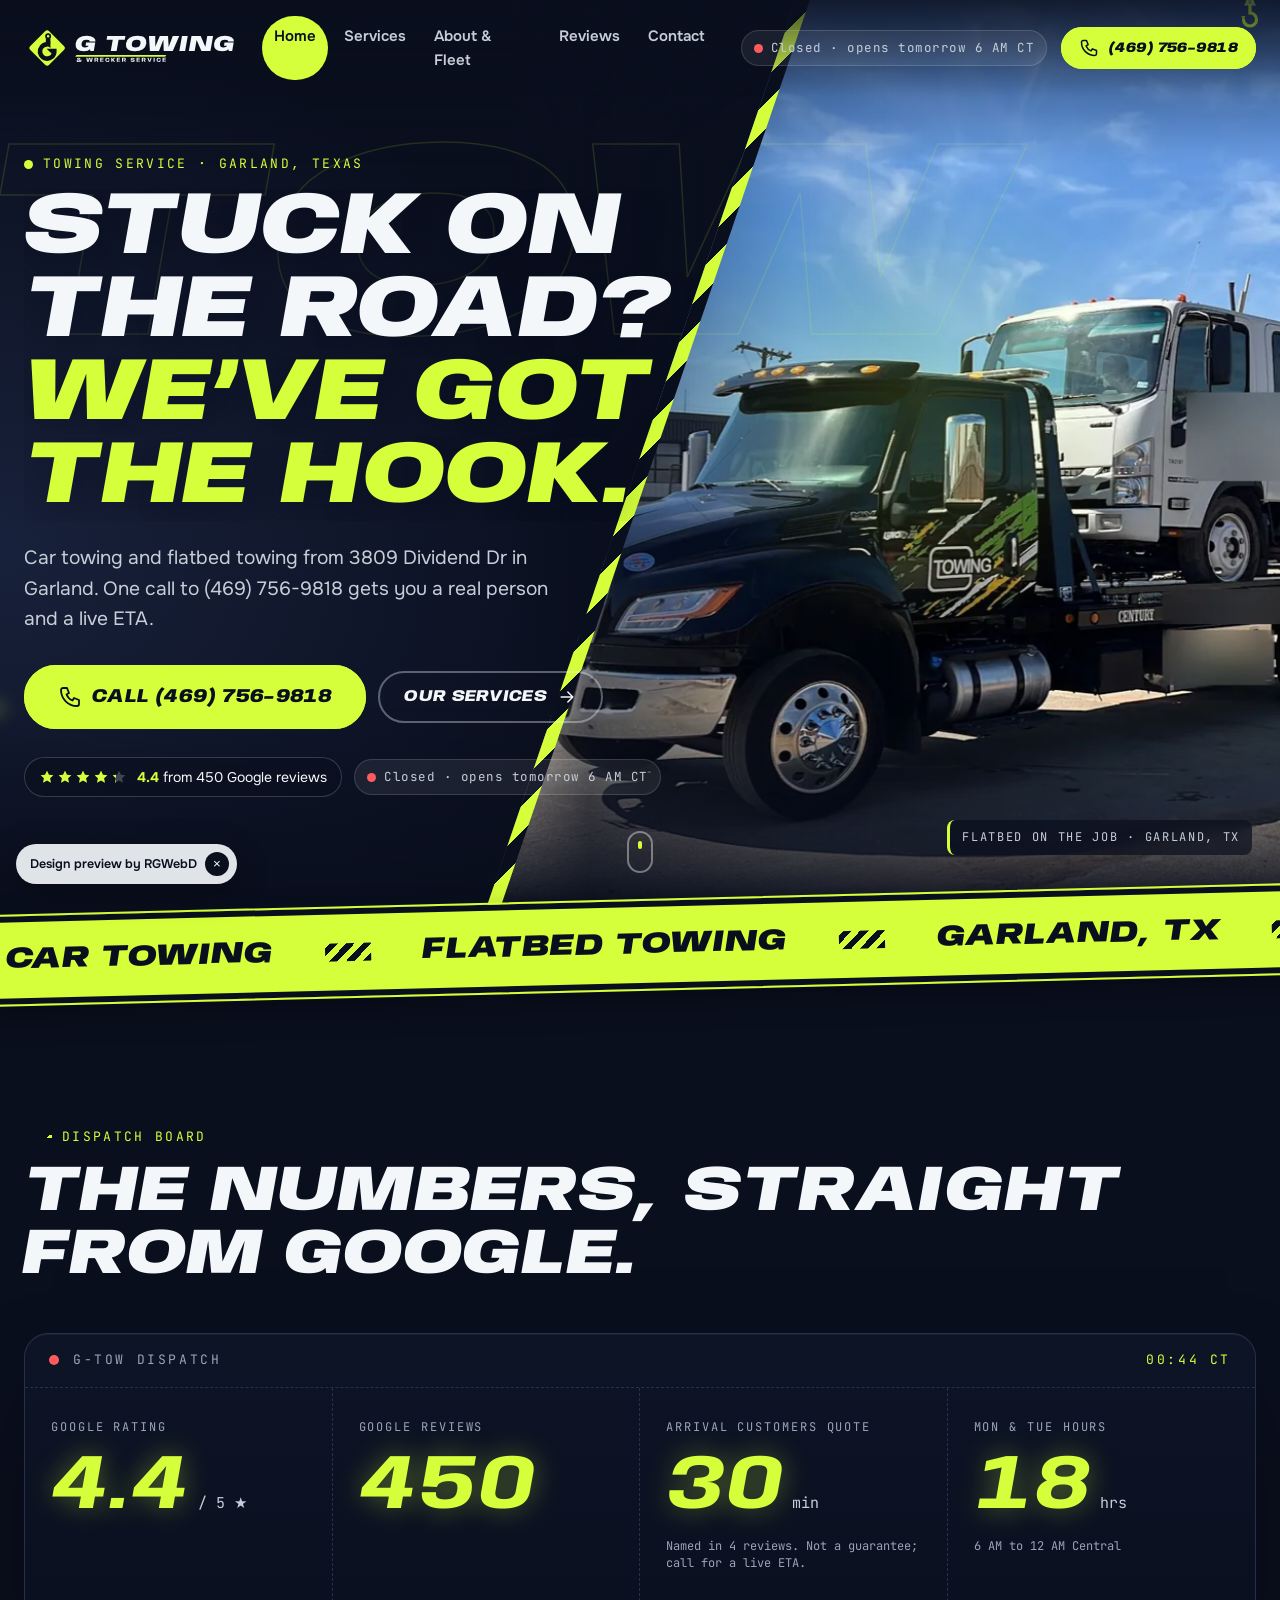
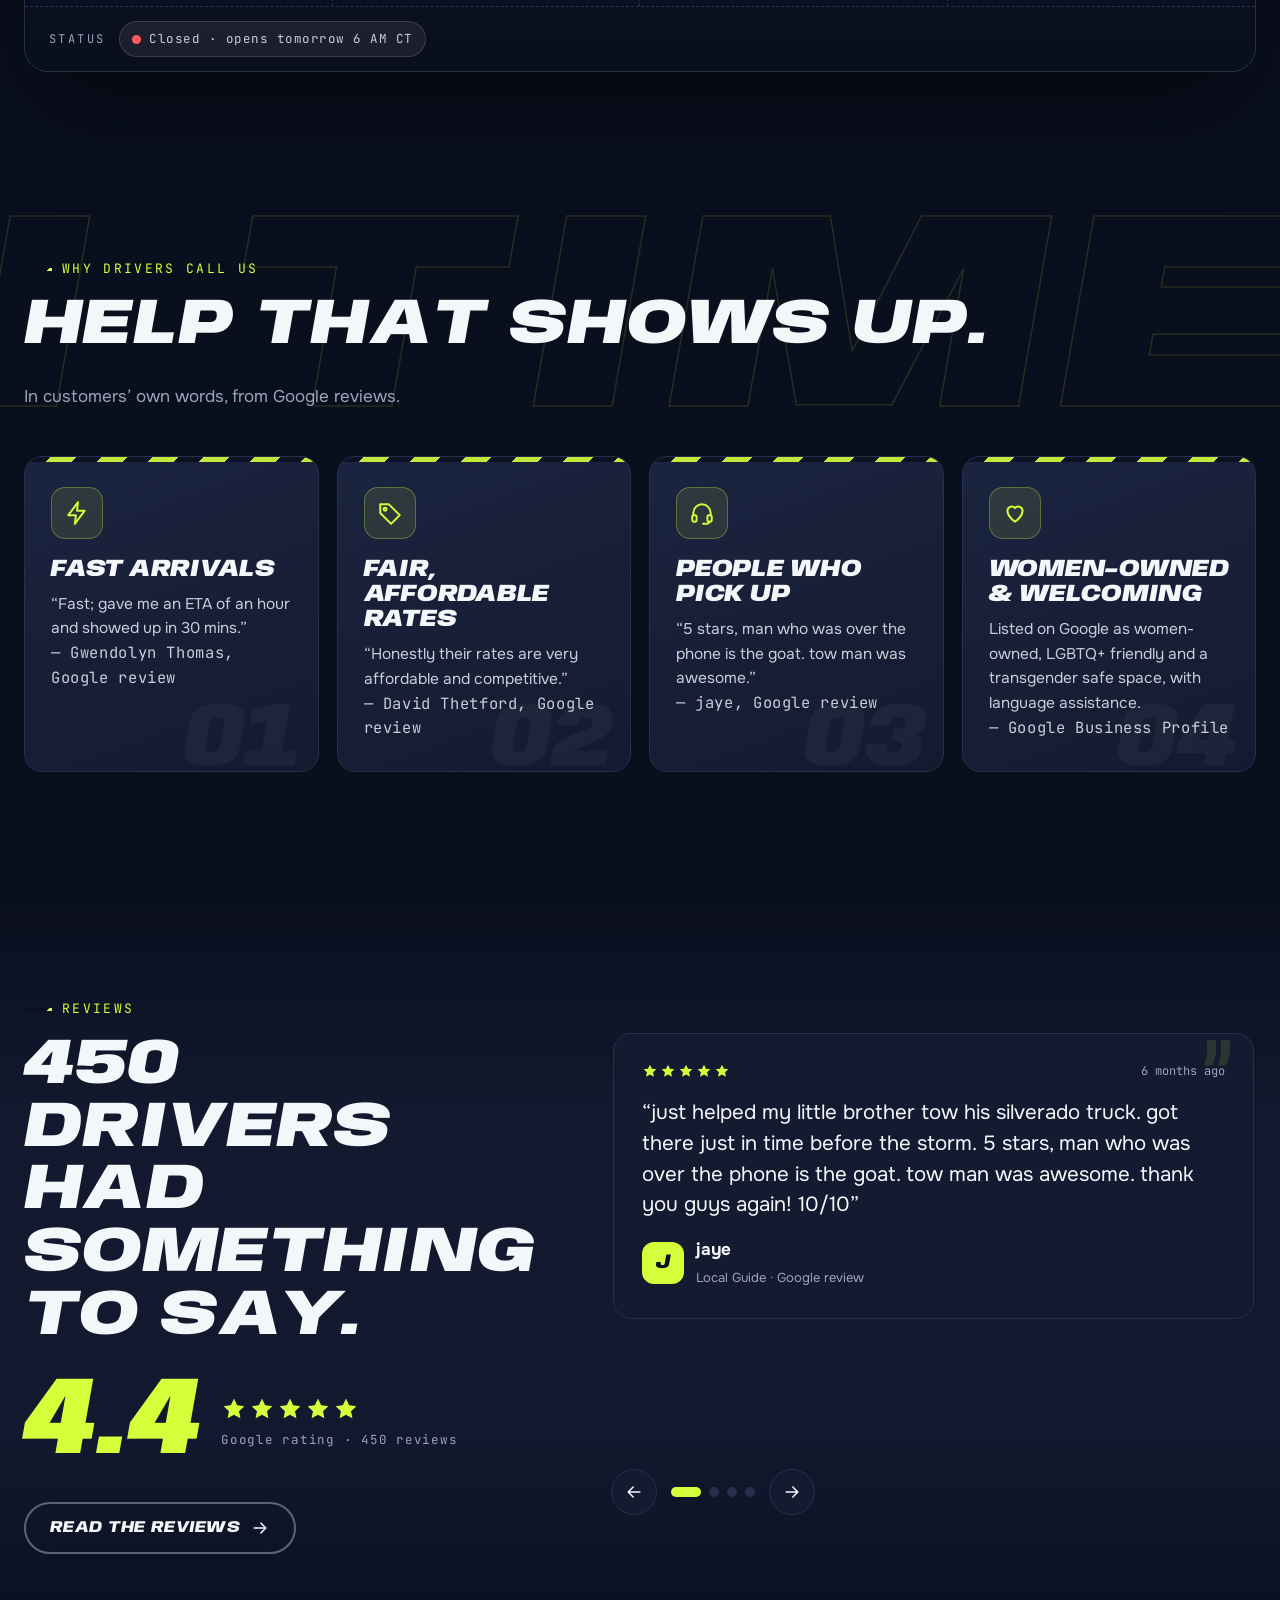
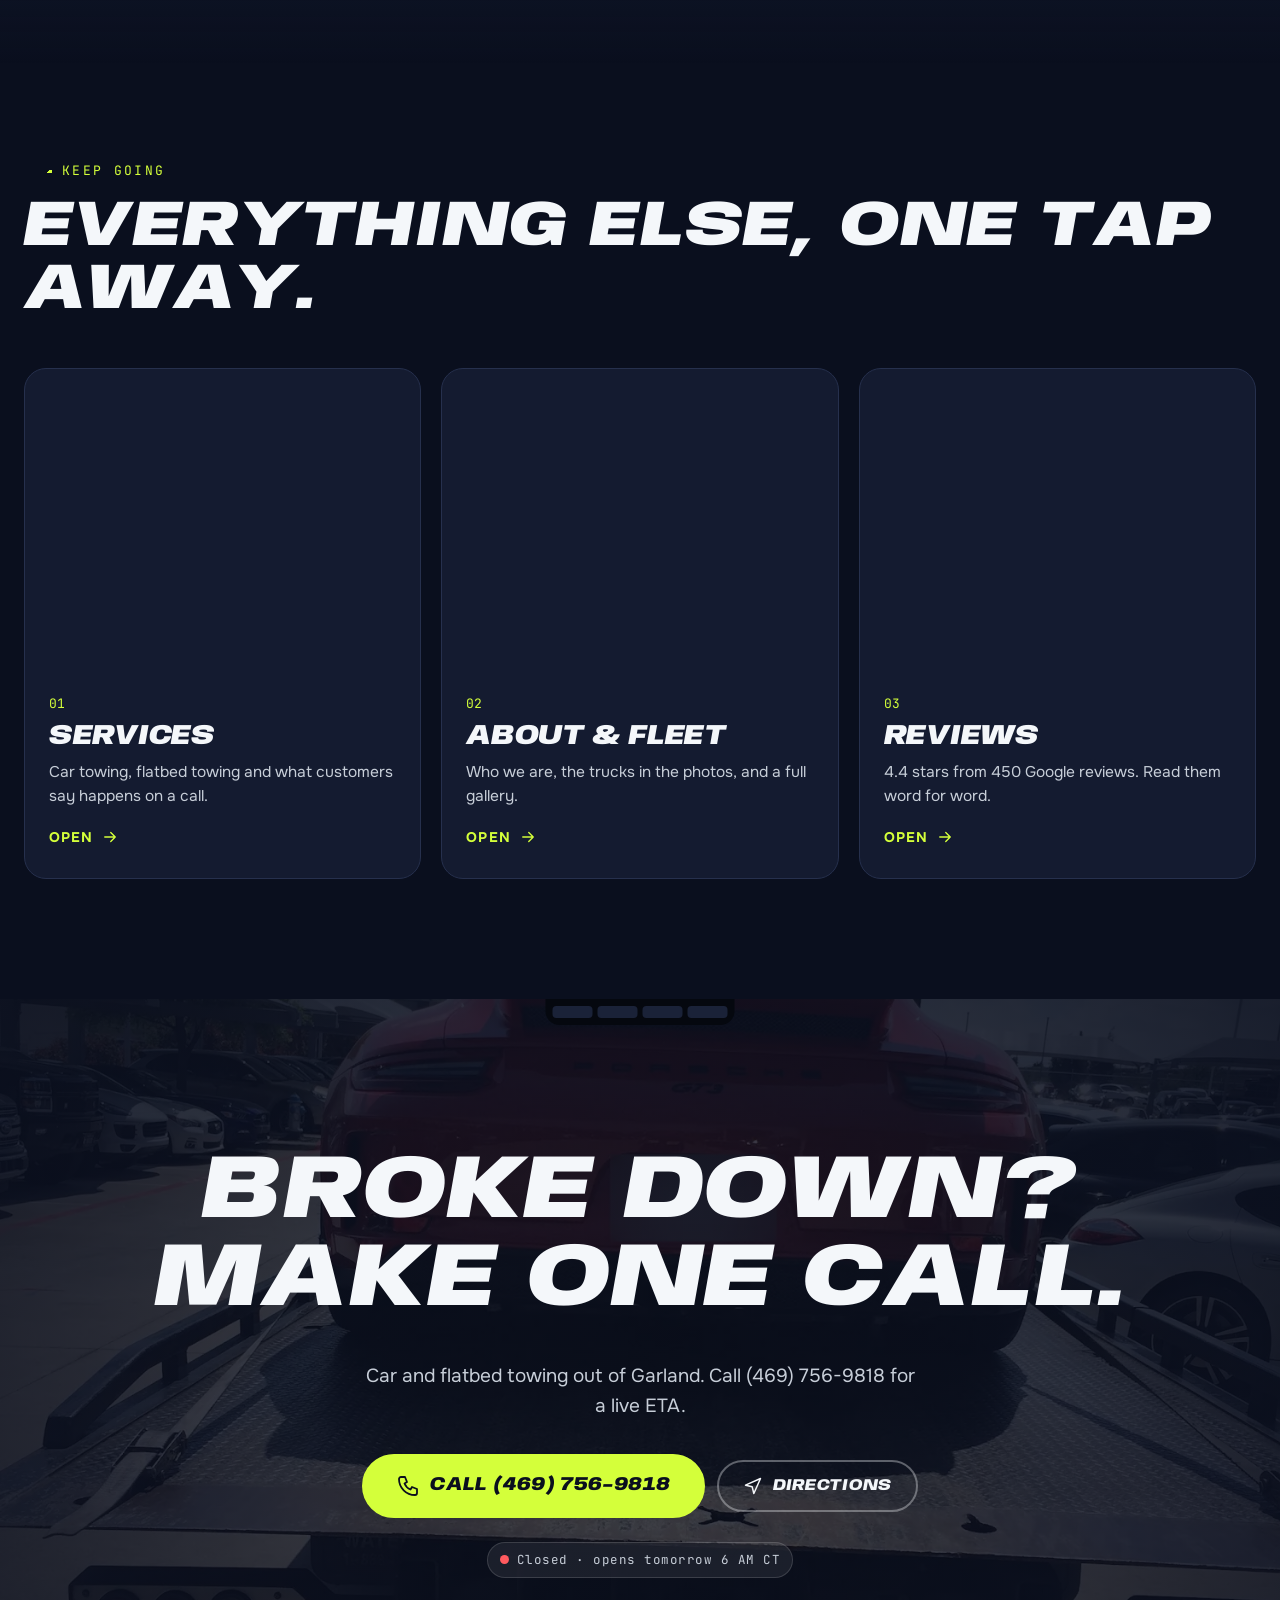
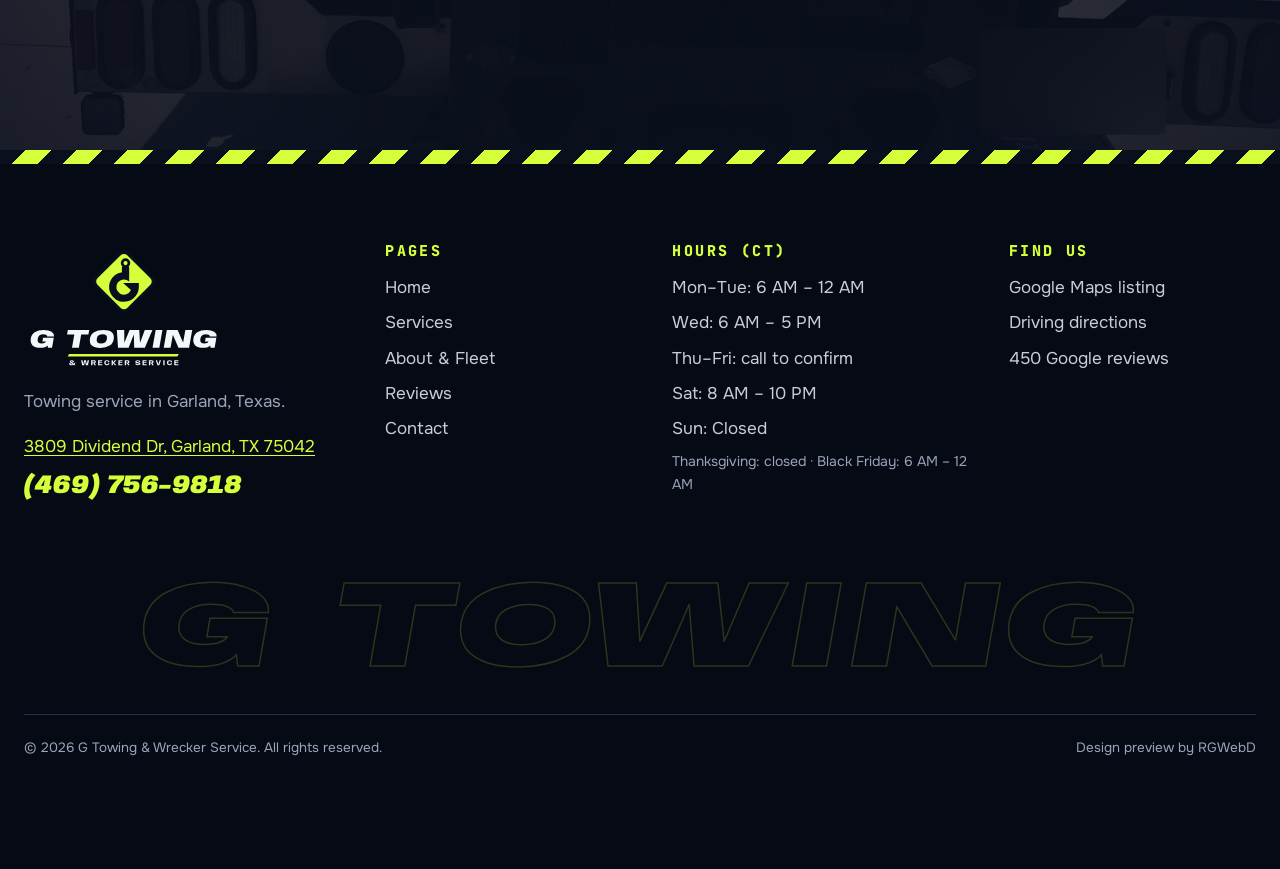
==== commit 5b25ed09: "Split hero, fixes from QA" ====
--- a/index.html
+++ b/index.html
@@ -10,13 +10,13 @@
 <nav class="nav" aria-label="Main"><a href="index.html" aria-current="page">Home</a><a href="services.html">Services</a><a href="fleet.html">About &amp; Fleet</a><a href="reviews.html">Reviews</a><a href="contact.html">Contact</a></nav><div class="hdr-cta"><span class="status" data-status><i></i><span>Hours: Mon–Tue 6 AM–12 AM CT</span></span><a class="btn sm mag call beacon" href="tel:+14697569818"><svg viewBox="0 0 24 24" fill="none" stroke="currentColor" stroke-width="1.8" stroke-linecap="round" stroke-linejoin="round" aria-hidden="true"><path d="M5 3h4l2 5-2.5 1.5a11 11 0 0 0 6 6L16 13l5 2v4a2 2 0 0 1-2 2A16 16 0 0 1 3 5a2 2 0 0 1 2-2z"/></svg><span class="lbl">(469) 756-9818</span></a></div>
 <button class="burger" type="button" aria-expanded="false" aria-controls="mnav" aria-label="Open menu"><span></span><span></span></button></div></header>
 <nav class="mnav" id="mnav" aria-label="Mobile" aria-hidden="true"><div class="mnav-links"><a href="index.html" aria-current="page">Home</a><a href="services.html">Services</a><a href="fleet.html">About &amp; Fleet</a><a href="reviews.html">Reviews</a><a href="contact.html">Contact</a></div><div class="ctas"><a class="btn mag call " href="tel:+14697569818"><svg viewBox="0 0 24 24" fill="none" stroke="currentColor" stroke-width="1.8" stroke-linecap="round" stroke-linejoin="round" aria-hidden="true"><path d="M5 3h4l2 5-2.5 1.5a11 11 0 0 0 6 6L16 13l5 2v4a2 2 0 0 1-2 2A16 16 0 0 1 3 5a2 2 0 0 1 2-2z"/></svg><span class="lbl">Call (469) 756-9818</span></a><a class="btn mag ghost" href="https://www.google.com/maps/dir/?api=1&destination=G+Towing+%26+Wrecker+Service%2C+3809+Dividend+Dr%2C+Garland%2C+TX+75042" target="_blank" rel="noopener"><svg viewBox="0 0 24 24" fill="none" stroke="currentColor" stroke-width="1.8" stroke-linecap="round" stroke-linejoin="round" aria-hidden="true"><path d="M3 11l18-8-8 18-2-8z"/></svg><span class="lbl">Directions</span></a></div><p><span class="status" data-status><i></i><span>Hours: Mon–Tue 6 AM–12 AM CT</span></span></p></nav><main id="main"><div class="intro" aria-hidden="true"><div class="lightbar"><i></i><i></i><i></i><i></i><i></i><i></i></div><img class="intro-em" src="assets/gtow-emblem.svg" width="120" height="124" alt=""><p class="intro-t">G TOWING</p><div class="sweep"></div></div>
-<section class="hero" aria-labelledby="h1"><div class="hero-ph kb"><img src="assets/img/g01-1600.webp" srcset="assets/img/g01-800.webp 800w, assets/img/g01-1600.webp 1600w" sizes="100vw" width="1600" height="900" alt="Black G Towing flatbed carrying a white box truck on its deck in an open lot under a blue sky" fetchpriority="high" decoding="async"></div><div class="hero-sh" aria-hidden="true"></div><div class="streak" aria-hidden="true"></div><div class="glow" aria-hidden="true"></div>
+<section class="hero" aria-labelledby="h1"><div class="bgword out" aria-hidden="true">TOW</div><div class="hero-ph kb"><img src="assets/img/g01-1600.webp" srcset="assets/img/g01-800.webp 800w, assets/img/g01-1600.webp 1600w" sizes="(max-width:700px) 100vw, 64vw" width="1600" height="900" alt="Black G Towing flatbed carrying a white box truck on its deck in an open lot under a blue sky" fetchpriority="high" decoding="async"></div><div class="hero-cut" aria-hidden="true"></div><div class="hero-sh" aria-hidden="true"></div><div class="streak" aria-hidden="true"></div><div class="glow" aria-hidden="true"></div><p class="hero-tag" aria-hidden="true">Flatbed on the job · Garland, TX</p>
 <div class="wrap hero-in"><p class="kicker fade"><span class="kdot"></span>Towing service · Garland, Texas</p>
-<h1 id="h1"><span class="l"><span>Stuck on</span></span><span class="l"><span>the road?</span></span><span class="l hv"><span>We’ve got the hook.</span></span></h1>
+<h1 id="h1"><span class="l"><span>Stuck on</span></span><span class="l"><span>the road?</span></span><span class="l hv"><span>We’ve got</span></span><span class="l hv"><span>the hook.</span></span></h1>
 <p class="lead fade">Car towing and flatbed towing from 3809 Dividend Dr in Garland. One call to (469) 756-9818 gets you a real person and a live ETA.</p>
 <div class="ctas fade d2"><a class="btn mag call xl ring" href="tel:+14697569818"><svg viewBox="0 0 24 24" fill="none" stroke="currentColor" stroke-width="1.8" stroke-linecap="round" stroke-linejoin="round" aria-hidden="true"><path d="M5 3h4l2 5-2.5 1.5a11 11 0 0 0 6 6L16 13l5 2v4a2 2 0 0 1-2 2A16 16 0 0 1 3 5a2 2 0 0 1 2-2z"/></svg><span class="lbl">Call (469) 756-9818</span></a><a class="btn mag ghost" href="services.html"><span class="lbl">Our services</span><svg viewBox="0 0 24 24" fill="none" stroke="currentColor" stroke-width="1.8" stroke-linecap="round" stroke-linejoin="round" aria-hidden="true"><path d="M5 12h14M13 6l6 6-6 6"/></svg></a></div>
 <div class="trust fade d2"><a class="chip" href="https://www.google.com/maps/place/G+Towing+%26+Wrecker+Service/@32.8989485,-96.6890066,17z/data=!3m1!4b1!4m6!3m5!1s0x864ea09e471a4477:0xe805fd4640eda0f7!8m2!3d32.8989485!4d-96.6890066!16s%2Fg%2F11fylyrp86" target="_blank" rel="noopener"><span class="rstars" role="img" aria-label="4.4 out of 5 stars"><span class="rs-b"><svg viewBox="0 0 24 24" fill="currentColor" aria-hidden="true"><path d="M12 2.5l2.9 6.1 6.6.8-4.9 4.6 1.3 6.6L12 17.3l-5.9 3.3 1.3-6.6-4.9-4.6 6.6-.8z"/></svg><svg viewBox="0 0 24 24" fill="currentColor" aria-hidden="true"><path d="M12 2.5l2.9 6.1 6.6.8-4.9 4.6 1.3 6.6L12 17.3l-5.9 3.3 1.3-6.6-4.9-4.6 6.6-.8z"/></svg><svg viewBox="0 0 24 24" fill="currentColor" aria-hidden="true"><path d="M12 2.5l2.9 6.1 6.6.8-4.9 4.6 1.3 6.6L12 17.3l-5.9 3.3 1.3-6.6-4.9-4.6 6.6-.8z"/></svg><svg viewBox="0 0 24 24" fill="currentColor" aria-hidden="true"><path d="M12 2.5l2.9 6.1 6.6.8-4.9 4.6 1.3 6.6L12 17.3l-5.9 3.3 1.3-6.6-4.9-4.6 6.6-.8z"/></svg><svg viewBox="0 0 24 24" fill="currentColor" aria-hidden="true"><path d="M12 2.5l2.9 6.1 6.6.8-4.9 4.6 1.3 6.6L12 17.3l-5.9 3.3 1.3-6.6-4.9-4.6 6.6-.8z"/></svg></span><span class="rs-f" style="width:88.0%"><svg viewBox="0 0 24 24" fill="currentColor" aria-hidden="true"><path d="M12 2.5l2.9 6.1 6.6.8-4.9 4.6 1.3 6.6L12 17.3l-5.9 3.3 1.3-6.6-4.9-4.6 6.6-.8z"/></svg><svg viewBox="0 0 24 24" fill="currentColor" aria-hidden="true"><path d="M12 2.5l2.9 6.1 6.6.8-4.9 4.6 1.3 6.6L12 17.3l-5.9 3.3 1.3-6.6-4.9-4.6 6.6-.8z"/></svg><svg viewBox="0 0 24 24" fill="currentColor" aria-hidden="true"><path d="M12 2.5l2.9 6.1 6.6.8-4.9 4.6 1.3 6.6L12 17.3l-5.9 3.3 1.3-6.6-4.9-4.6 6.6-.8z"/></svg><svg viewBox="0 0 24 24" fill="currentColor" aria-hidden="true"><path d="M12 2.5l2.9 6.1 6.6.8-4.9 4.6 1.3 6.6L12 17.3l-5.9 3.3 1.3-6.6-4.9-4.6 6.6-.8z"/></svg><svg viewBox="0 0 24 24" fill="currentColor" aria-hidden="true"><path d="M12 2.5l2.9 6.1 6.6.8-4.9 4.6 1.3 6.6L12 17.3l-5.9 3.3 1.3-6.6-4.9-4.6 6.6-.8z"/></svg></span></span><span><b>4.4</b> from 450 Google reviews</span></a><span class="status" data-status><i></i><span>Hours: Mon–Tue 6 AM–12 AM CT</span></span></div></div>
-<a class="hscroll" href="#board" aria-label="Scroll to the dispatch board"><span></span></a><div class="hz-edge" aria-hidden="true"></div></section>
+<a class="hscroll" href="#board" aria-label="Scroll to the dispatch board"><span></span></a></section>
 <div class="marquee " aria-hidden="true"><ul><li>Car towing</li><li>Flatbed towing</li><li>Garland, TX</li><li>Women-owned</li><li>Cards accepted</li><li>4.4 ★ on Google</li><li>(469) 756-9818</li><li>Car towing</li><li>Flatbed towing</li><li>Garland, TX</li><li>Women-owned</li><li>Cards accepted</li><li>4.4 ★ on Google</li><li>(469) 756-9818</li></ul></div>
 <section class="board-sec" id="board" aria-labelledby="board-h"><div class="wrap"><div class="sec-head" data-r><p class="eyebrow">Dispatch board</p><h2 id="board-h" class="split-h">The numbers, straight from Google.</h2></div>
 <div class="board" data-r><div class="board-top"><span class="rec"></span><span>G-TOW DISPATCH</span><span class="clock" data-clock>--:-- CT</span></div>
--- a/assets/styles.css
+++ b/assets/styles.css
@@ -8,11 +8,12 @@
 *,*::before,*::after{box-sizing:border-box}
 [hidden]{display:none!important}
 html{scroll-behavior:smooth;-webkit-text-size-adjust:100%}
+html,body{overflow-x:clip}
 body{margin:0;background:var(--mid);color:var(--white);font-family:var(--body);font-size:17px;line-height:1.6;overflow-x:hidden;-webkit-font-smoothing:antialiased}
 body::before{content:"";position:fixed;inset:0;pointer-events:none;z-index:1;opacity:.07;mix-blend-mode:overlay;background-image:url("data:image/svg+xml,%3Csvg xmlns='http://www.w3.org/2000/svg' width='220' height='220'%3E%3Cfilter id='n'%3E%3CfeTurbulence type='fractalNoise' baseFrequency='.9' numOctaves='3' stitchTiles='stitch'/%3E%3C/filter%3E%3Crect width='100%25' height='100%25' filter='url(%23n)'/%3E%3C/svg%3E")}
 img{max-width:100%;height:auto;display:block}
 a{color:inherit}
-p a,address a,.meta a,.about-tx a{color:var(--hv);text-underline-offset:3px}
+p:not(.ctas) a:not(.btn),address a,.meta a{color:var(--hv);text-underline-offset:3px}
 .wrap{width:min(1240px,100% - 48px);margin-inline:auto;position:relative}
 .sr{position:absolute!important;width:1px;height:1px;overflow:hidden;clip:rect(0 0 0 0);white-space:nowrap}
 .skip{position:absolute;left:-999px;top:8px;z-index:200;background:var(--hv);color:var(--mid);padding:10px 16px;border-radius:8px;font-weight:700}
@@ -51,7 +52,7 @@
 .prog i{display:block;height:100%;background:var(--hv);transform-origin:0 50%;transform:scaleX(var(--p,0))}
 @media (max-width:1100px){.chain{display:none}.prog{display:block}}
 /* header */
-.hdr{position:fixed;inset:0 0 auto;z-index:100;padding:16px 0;transition:background .3s,padding .3s,box-shadow .3s}
+.hdr{position:fixed;inset:0 0 auto;z-index:100;padding:16px 0;background:linear-gradient(180deg,rgba(10,15,30,.75),rgba(10,15,30,0));transition:background .3s,padding .3s,box-shadow .3s}
 .hdr .wrap{display:flex;align-items:center;gap:24px}
 .hdr.scrolled{background:rgba(10,15,30,.78);backdrop-filter:blur(14px) saturate(1.3);-webkit-backdrop-filter:blur(14px) saturate(1.3);padding:10px 0;box-shadow:0 1px 0 rgba(212,255,58,.18)}
 .brand img{height:48px;width:auto}
@@ -106,21 +107,26 @@
 .hero{min-height:100svh;display:flex;align-items:flex-end;overflow:hidden;padding:150px 0 110px;isolation:isolate}
 .hero-ph,.phero-ph{position:absolute;inset:0;z-index:-3}
 .hero-ph img,.phero-ph img{width:100%;height:100%;object-fit:cover}
-.hero-ph img{object-position:30% 60%}
+.hero .hero-ph{left:38%;clip-path:polygon(39% 0,100% 0,100% 100%,0 100%)}
+.hero-ph img{object-position:22% 62%}
+.hero-cut{position:absolute;top:0;bottom:0;left:38%;right:0;z-index:-1;clip-path:polygon(39% 0,calc(39% + 14px) 0,14px 100%,0 100%);background:var(--hz);background-size:51px 51px;animation:hzmove 2s linear infinite}
+.hero-tag{position:absolute;right:28px;bottom:40px;z-index:2;font-family:var(--mono);font-size:12px;letter-spacing:.14em;text-transform:uppercase;color:var(--chrome);background:rgba(10,15,30,.7);backdrop-filter:blur(6px);padding:8px 12px;border-radius:8px;border-left:3px solid var(--hv)}
 .kb img{animation:kb 22s ease-out both}
 @keyframes kb{from{transform:scale(1.14) translate3d(1.5%,1%,0)}to{transform:scale(1.02)}}
-.hero-sh{position:absolute;inset:0;z-index:-2;background:linear-gradient(90deg,rgba(10,15,30,.94) 0%,rgba(10,15,30,.78) 38%,rgba(10,15,30,.2) 70%,rgba(10,15,30,.05)),linear-gradient(0deg,var(--mid) 0%,rgba(10,15,30,0) 40%)}
+.hero-sh{position:absolute;inset:0;z-index:-2;background:linear-gradient(90deg,transparent 40%,rgba(10,15,30,.55) 46%,rgba(10,15,30,.1) 62%,transparent 75%),linear-gradient(0deg,var(--mid) 0%,rgba(10,15,30,0) 22%),linear-gradient(180deg,rgba(10,15,30,.6),transparent 18%)}
+.hero{background:radial-gradient(70% 80% at 0% 60%,#18213b,var(--mid) 70%)}
 .streak{position:absolute;inset:0;z-index:-1;pointer-events:none;overflow:hidden}
-.streak::before{content:"";position:absolute;top:58%;left:-60%;width:60%;height:2px;background:linear-gradient(90deg,transparent,rgba(255,255,255,.9),transparent);box-shadow:0 0 18px 4px rgba(212,255,58,.35);animation:streak 6s var(--ease) infinite 1.4s}
-.streak::after{content:"";position:absolute;top:66%;left:-60%;width:40%;height:1px;background:linear-gradient(90deg,transparent,rgba(47,123,255,.9),transparent);animation:streak 7.5s var(--ease) infinite 3s}
+.streak::before{content:"";position:absolute;top:78%;left:-60%;width:60%;height:2px;background:linear-gradient(90deg,transparent,rgba(255,255,255,.9),transparent);box-shadow:0 0 18px 4px rgba(212,255,58,.35);animation:streak 6s var(--ease) infinite 1.4s}
+.streak::after{content:"";position:absolute;top:86%;left:-60%;width:40%;height:1px;background:linear-gradient(90deg,transparent,rgba(47,123,255,.9),transparent);animation:streak 7.5s var(--ease) infinite 3s}
 @keyframes streak{0%{transform:translateX(0)}60%,100%{transform:translateX(330%)}}
 .glow{position:absolute;right:8%;top:16%;width:40vw;height:40vw;max-width:520px;max-height:520px;border-radius:50%;background:radial-gradient(circle,rgba(212,255,58,.18),transparent 65%);z-index:-1;animation:beam 4s ease-in-out infinite}
 @keyframes beam{50%{opacity:.4;transform:scale(1.1)}}
 .hero-in{max-width:1240px}
-.hero h1{font-size:clamp(46px,8.4vw,128px);margin:0 0 22px;line-height:.9}
+.hero h1{font-size:clamp(46px,6.9vw,108px);margin:0 0 22px;line-height:.9;text-shadow:0 6px 40px rgba(10,15,30,.6)}
+.hero .bgword{left:-2vw;top:120px;z-index:-1}
 .hero h1 .l{display:block;overflow:hidden;padding:0 .08em .04em 0}
 .hero h1 .l>span{display:inline-block;transform:translateY(105%);transition:transform 1s var(--ease)}
-.hero h1 .l:nth-child(2)>span{transition-delay:.1s}.hero h1 .l:nth-child(3)>span{transition-delay:.2s}
+.hero h1 .l:nth-child(2)>span{transition-delay:.1s}.hero h1 .l:nth-child(3)>span{transition-delay:.2s}.hero h1 .l:nth-child(4)>span{transition-delay:.3s}
 .hero h1 .hv>span{color:var(--hv);-webkit-text-stroke:0}
 .hero.go h1 .l>span{transform:none}
 .fade{opacity:0;transform:translateY(16px);transition:opacity .9s var(--ease) .35s,transform .9s var(--ease) .35s}
@@ -154,7 +160,7 @@
 .cell{padding:30px 26px 34px;border-right:1px dashed var(--line);position:relative}
 .cell:last-child{border-right:0}
 .cell dt{font-size:12px;letter-spacing:.16em;text-transform:uppercase;color:var(--muted);margin-bottom:12px}
-.cell dd{margin:0;display:flex;align-items:baseline;gap:8px}
+.cell dd{margin:0;display:flex;align-items:baseline;gap:8px;flex-wrap:wrap}
 .cell dd>span{font-family:var(--disp);font-style:italic;font-weight:900;font-stretch:120%;font-size:clamp(54px,6vw,88px);line-height:1;color:var(--hv);text-shadow:0 0 28px rgba(212,255,58,.35);font-variant-numeric:tabular-nums}
 .cell dd small{color:var(--chrome);font-size:15px}
 .cell .foot{font-size:12px;color:var(--muted);margin:12px 0 0;line-height:1.45}
@@ -226,6 +232,10 @@
 .beaconbar{position:absolute;top:0;left:50%;transform:translateX(-50%);display:flex;gap:5px;padding:7px;border-radius:0 0 14px 14px;background:#05080f}
 .beaconbar i{width:40px;height:12px;border-radius:4px;background:#1a2238}
 .beaconbar i:nth-child(odd){animation:strobeA 1.1s steps(1) infinite}.beaconbar i:nth-child(even){animation:strobeB 1.1s steps(1) infinite}
+.ctaband.gfx{background:radial-gradient(60% 80% at 50% 40%,#1b2547,var(--mid) 75%)}
+.cb-graphic{position:absolute;inset:0;z-index:-1;display:flex;flex-direction:column;justify-content:center;align-items:center;gap:0;overflow:hidden;pointer-events:none}
+.cb-graphic span{font-family:var(--disp);font-style:italic;font-weight:900;font-stretch:150%;font-size:clamp(90px,17vw,260px);line-height:.86;color:transparent;-webkit-text-stroke:1.5px rgba(212,255,58,.14);white-space:nowrap}
+.cb-graphic span:nth-child(2){-webkit-text-stroke-color:rgba(47,123,255,.22);transform:translateX(8%)}
 /* page hero */
 .phero{min-height:78svh;display:flex;align-items:flex-end;padding:160px 0 100px;overflow:hidden;isolation:isolate}
 .phero-sh{position:absolute;inset:0;z-index:-2;background:linear-gradient(90deg,rgba(10,15,30,.94),rgba(10,15,30,.6) 55%,rgba(10,15,30,.25)),linear-gradient(0deg,var(--mid),transparent 45%)}
@@ -324,7 +334,7 @@
 .g-fg{fill:none;stroke:var(--hv);stroke-width:16;stroke-linecap:round;stroke-dasharray:100;stroke-dashoffset:var(--off,100);transition:stroke-dashoffset 1.8s var(--ease);filter:drop-shadow(0 0 8px rgba(212,255,58,.5))}
 .tick{stroke:var(--muted);stroke-width:2}
 .needle{transform-origin:100px 105px;transform:rotate(var(--deg,-90deg));transition:transform 1.8s var(--ease);fill:var(--white)}
-.g-read{position:absolute;left:0;right:0;bottom:-6px;text-align:center}
+.g-read{text-align:center;margin-top:10px}
 .g-read b{display:block;font-family:var(--disp);font-style:italic;font-weight:900;font-size:64px;line-height:1;color:var(--hv)}
 .g-read small{font-family:var(--mono);color:var(--muted)}
 .summ{list-style:none;padding:0;margin:0 0 12px;display:grid;gap:12px}
@@ -339,7 +349,7 @@
 .cgrid{display:grid;grid-template-columns:minmax(0,1.1fr) minmax(0,.9fr);gap:24px}
 .callcard,.hourscard{padding:38px;border-radius:24px;background:linear-gradient(160deg,var(--navy2),var(--navy));border:1px solid var(--line);min-width:0}
 .callcard h2,.hourscard h2{font-size:clamp(28px,3vw,40px)}
-.bignum{display:block;font-family:var(--disp);font-style:italic;font-weight:900;font-stretch:115%;font-size:clamp(38px,5.4vw,72px);color:var(--hv);text-decoration:none;line-height:1;margin:6px 0 16px;white-space:nowrap}
+.bignum{display:block;font-family:var(--disp);font-style:italic;font-weight:900;font-stretch:110%;font-size:clamp(34px,3.9vw,58px);color:var(--hv);text-decoration:none;line-height:1;margin:6px 0 16px;white-space:nowrap}
 .meta{list-style:none;padding:0;margin:28px 0 0;display:grid;gap:12px}
 .meta li{display:flex;gap:12px;align-items:flex-start;color:var(--chrome)}
 .meta svg{width:20px;height:20px;color:var(--hv);flex:none;margin-top:3px}
@@ -385,7 +395,7 @@
 .ftr ul{list-style:none;padding:0;margin:0;display:grid;gap:8px;color:var(--chrome)}
 .ftr ul a{text-decoration:none}.ftr ul a:hover{color:var(--hv)}
 .muted{color:var(--muted);font-size:14px}
-.bigword{font-family:var(--disp);font-style:italic;font-weight:900;font-stretch:150%;font-size:clamp(70px,15vw,230px);line-height:.85;color:transparent;-webkit-text-stroke:1.5px rgba(212,255,58,.18);white-space:nowrap;margin:70px 0 30px;text-align:center}
+.bigword{font-family:var(--disp);font-style:italic;font-weight:900;font-stretch:150%;font-size:clamp(44px,9.6vw,150px);overflow:hidden;line-height:.85;color:transparent;-webkit-text-stroke:1.5px rgba(212,255,58,.18);white-space:nowrap;margin:70px 0 30px;text-align:center}
 .legal{display:flex;justify-content:space-between;flex-wrap:wrap;gap:10px;font-size:13.5px;color:var(--muted);border-top:1px solid var(--line);padding-top:22px}
 /* mobile bar + demo pill */
 .mbar{position:fixed;left:10px;right:10px;bottom:10px;z-index:95;display:none;gap:8px;padding:8px;border-radius:22px;background:rgba(10,15,30,.88);backdrop-filter:blur(12px);border:1px solid var(--line);transform:translateY(130%);transition:transform .4s var(--ease)}
@@ -408,9 +418,13 @@
 @media (max-width:700px){
  .wrap{width:calc(100% - 36px)}
  .brand img{height:40px}
- .hero{padding:120px 0 80px;align-items:flex-end}
- .hero-ph img{object-position:22% 50%}
- .hero-sh{background:linear-gradient(0deg,rgba(10,15,30,.98) 18%,rgba(10,15,30,.7) 55%,rgba(10,15,30,.25))}
+ .hero{display:block;min-height:0;padding:calc(46svh - 10px) 0 70px}
+ .hero .hero-ph{left:0;bottom:auto;height:50svh;clip-path:polygon(0 0,100% 0,100% 84%,0 100%)}
+ .hero-ph img{object-position:30% 55%}
+ .hero-cut{display:none}
+ .hero-tag{display:none}
+ .hero-sh{bottom:auto;height:50svh;background:linear-gradient(180deg,rgba(10,15,30,.7),transparent 30%)}
+ .hero .bgword{display:none}
  .hero h1{font-size:clamp(42px,12.4vw,60px)}
  .hero .ctas .btn{flex:1 1 100%;justify-content:center}
  .hscroll{display:none}
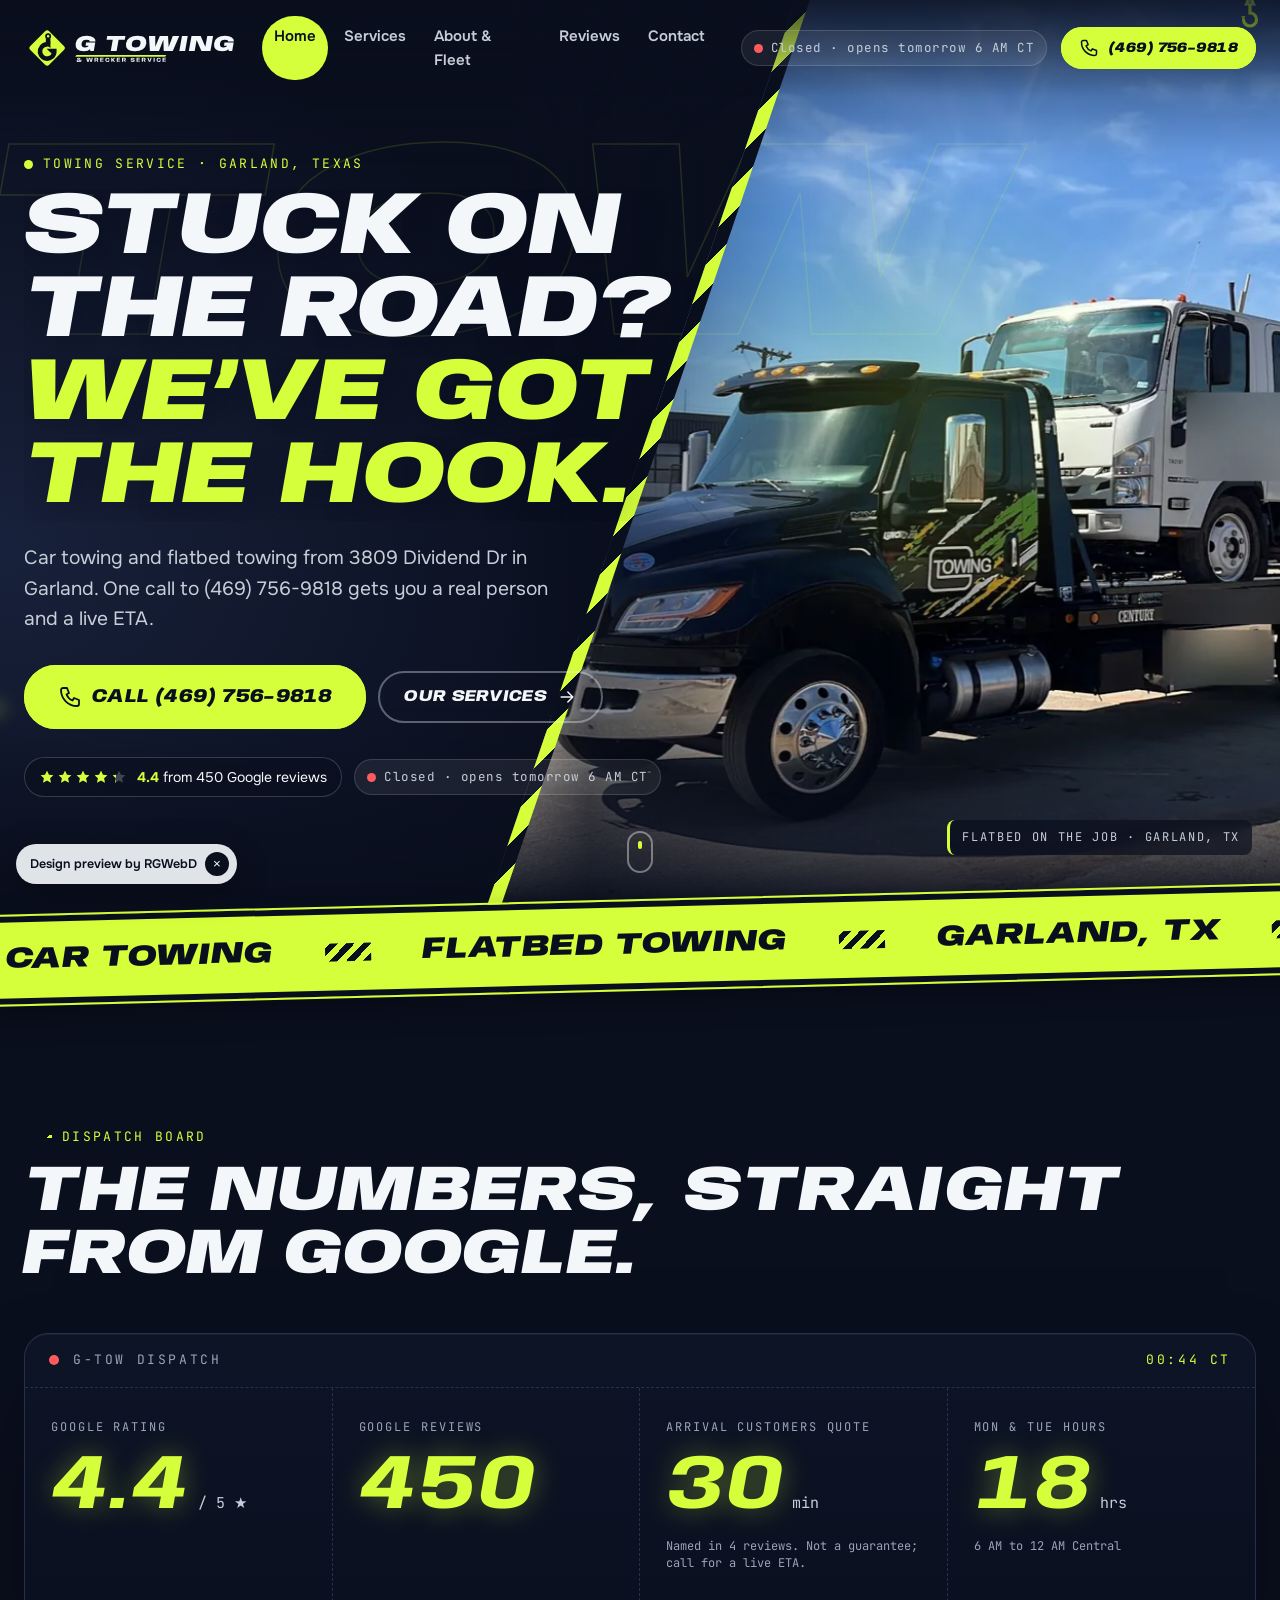
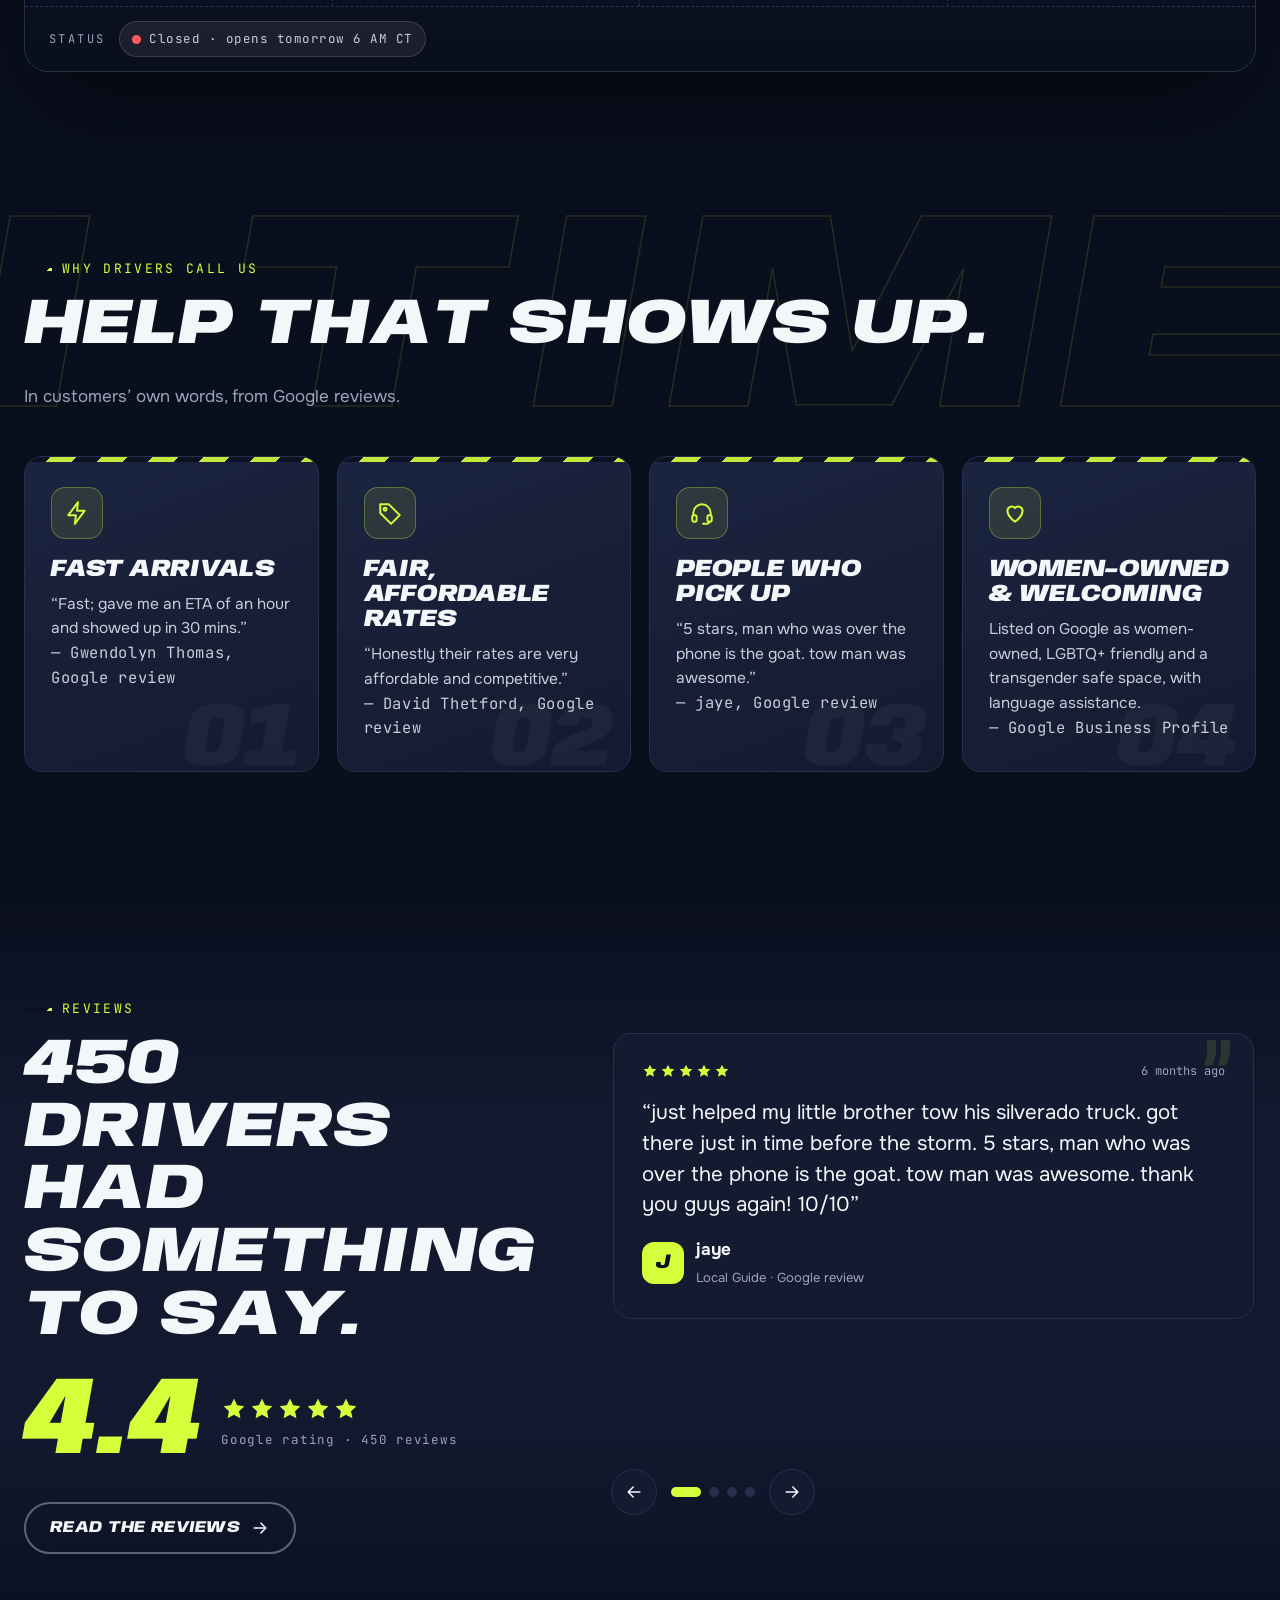
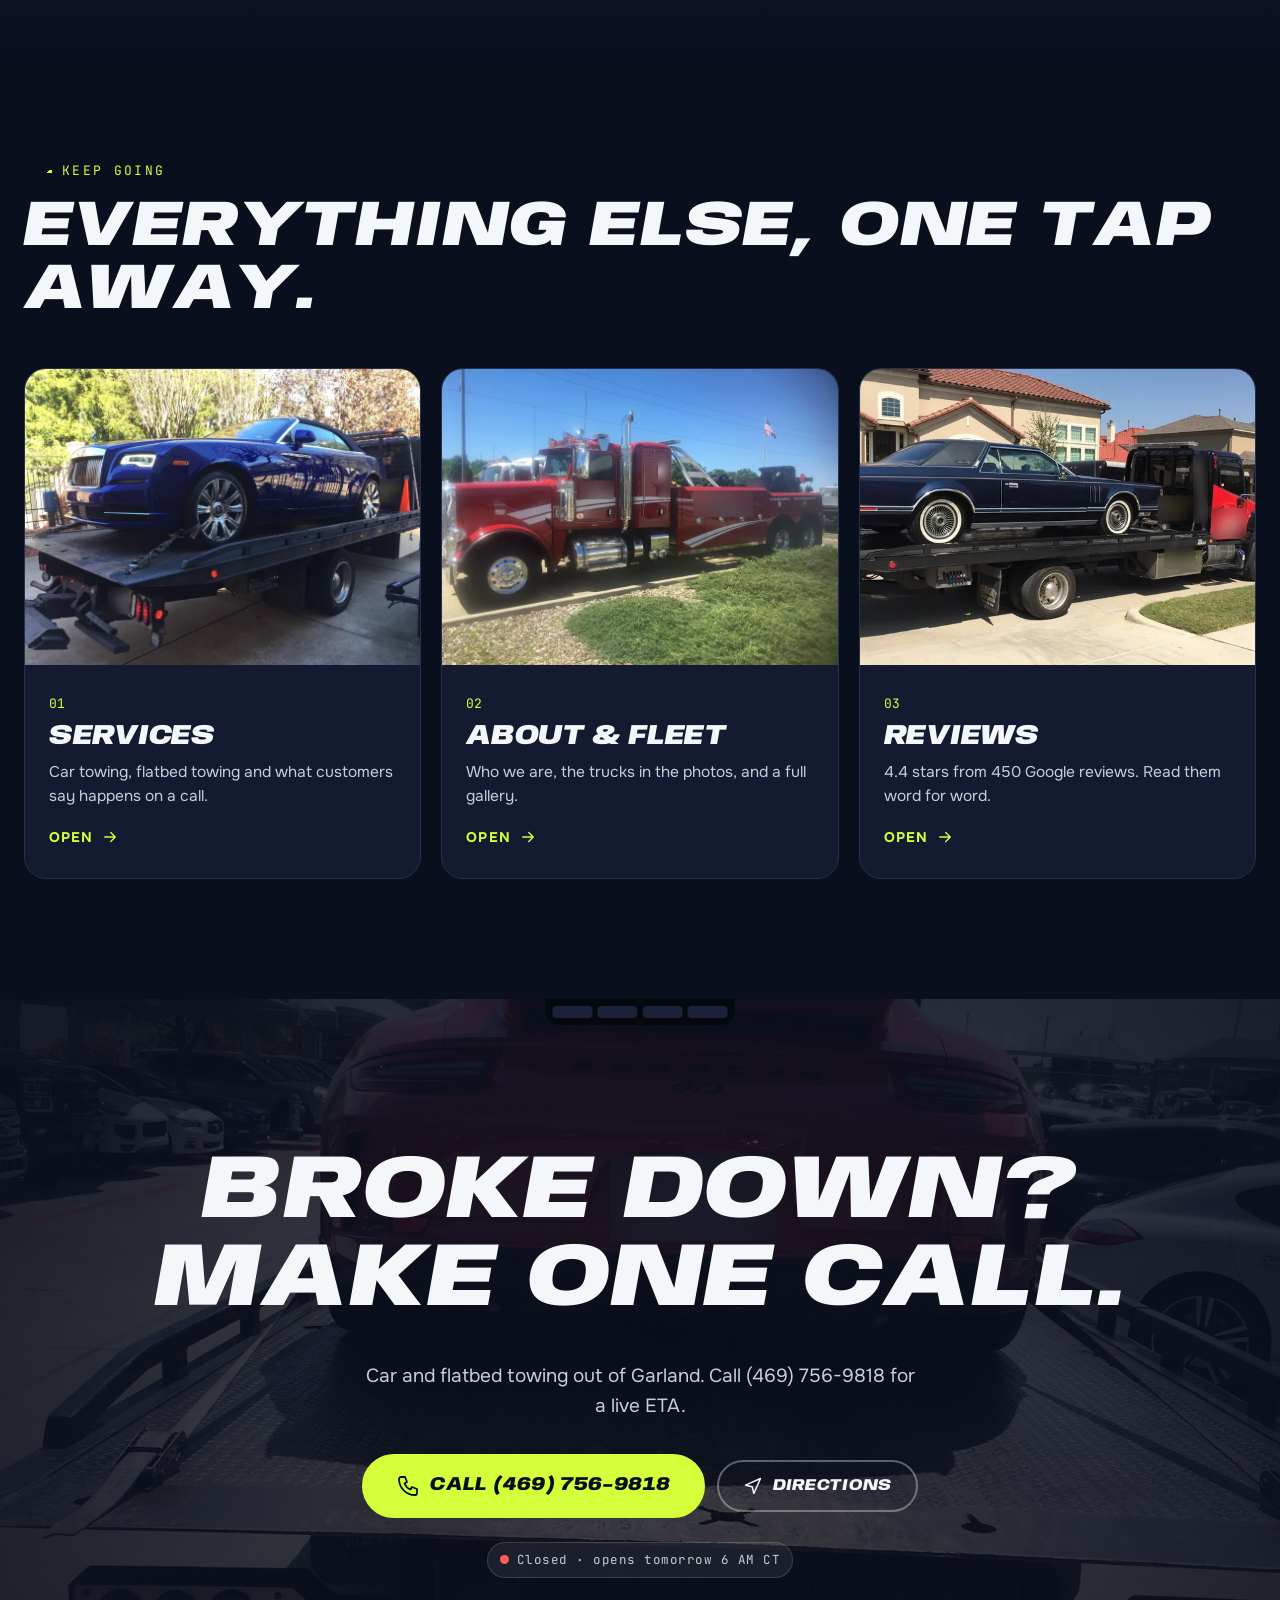
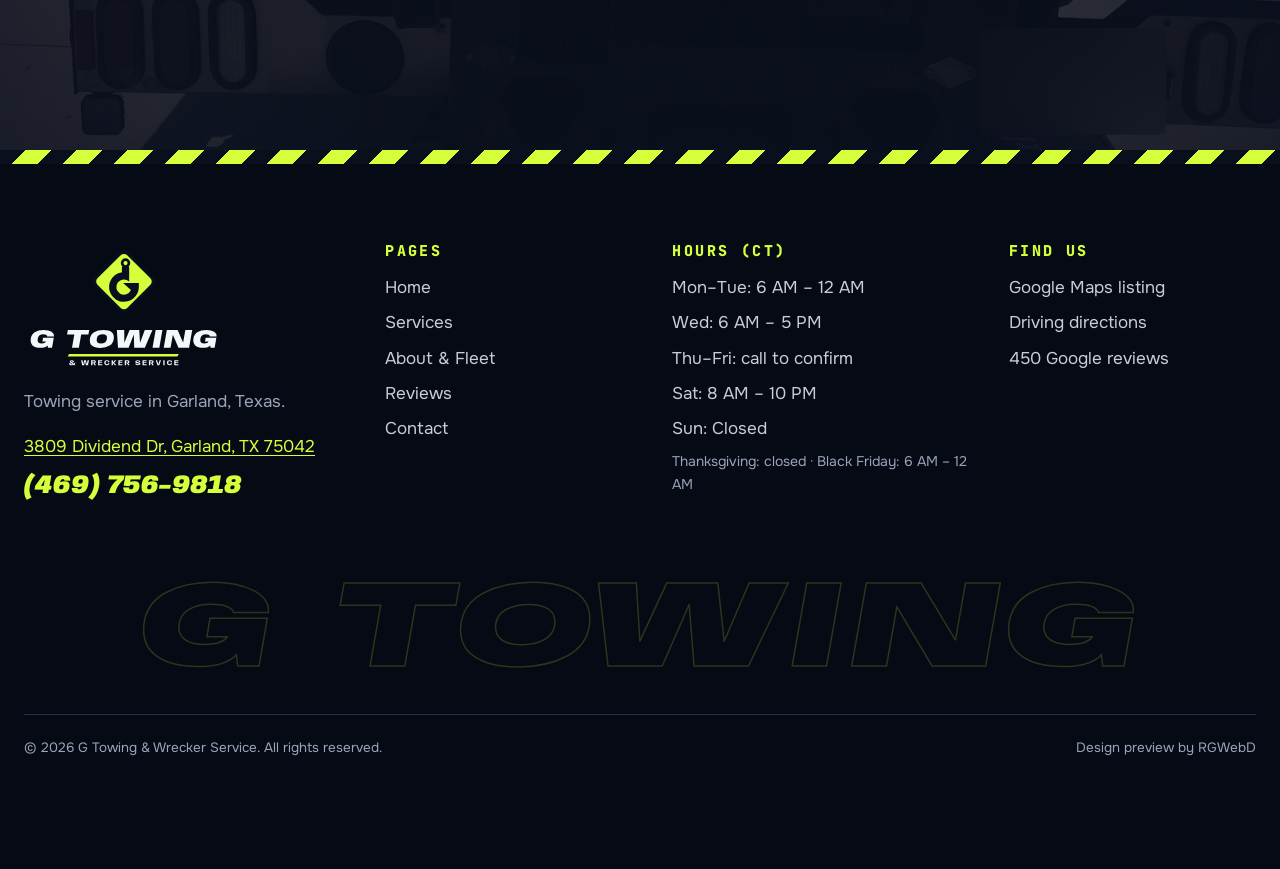
==== commit 91d43017: "Add demo visit tracking" ====
--- a/index.html
+++ b/index.html
@@ -4,7 +4,7 @@
 <meta property="og:type" content="website"><meta property="og:site_name" content="G Towing &amp; Wrecker Service"><meta property="og:title" content="G Towing &amp; Wrecker Service | Towing in Garland, TX · (469) 756-9818"><meta property="og:description" content="Car towing and flatbed towing in Garland, Texas. Women-owned, rated 4.4 from 450 Google reviews. Call (469) 756-9818. 3809 Dividend Dr."><meta property="og:url" content="https://rgwebd.github.io/gtowing/"><meta property="og:image" content="https://rgwebd.github.io/gtowing/assets/og-image.jpg"><meta property="og:image:width" content="1200"><meta property="og:image:height" content="630"><meta property="og:locale" content="en_US">
 <meta name="twitter:card" content="summary_large_image"><meta name="twitter:title" content="G Towing &amp; Wrecker Service | Towing in Garland, TX · (469) 756-9818"><meta name="twitter:description" content="Car towing and flatbed towing in Garland, Texas. Women-owned, rated 4.4 from 450 Google reviews. Call (469) 756-9818. 3809 Dividend Dr."><meta name="twitter:image" content="https://rgwebd.github.io/gtowing/assets/og-image.jpg">
 <link rel="preload" href="assets/fonts/anybody-italic.woff2" as="font" type="font/woff2" crossorigin><link rel="preload" href="assets/fonts/onest.woff2" as="font" type="font/woff2" crossorigin>
-<link rel="stylesheet" href="assets/styles.css"><script>document.documentElement.classList.add('js')</script><script type="application/ld+json">{"@context": "https://schema.org", "@type": "AutomotiveBusiness", "additionalType": "https://en.wikipedia.org/wiki/Tow_truck", "@id": "https://rgwebd.github.io/gtowing/#business", "name": "G Towing & Wrecker Service", "description": "Towing service in Garland, Texas. Google review tags mention car towing and flatbed towing. Women-owned, LGBTQ+ friendly, credit and debit cards accepted.", "url": "https://rgwebd.github.io/gtowing/", "telephone": "+1-469-756-9818", "image": ["https://rgwebd.github.io/gtowing/assets/img/g01-1600.webp", "https://rgwebd.github.io/gtowing/assets/img/g08-1600.webp"], "logo": "https://rgwebd.github.io/gtowing/assets/favicon-512.png", "address": {"@type": "PostalAddress", "streetAddress": "3809 Dividend Dr", "addressLocality": "Garland", "addressRegion": "TX", "postalCode": "75042", "addressCountry": "US"}, "geo": {"@type": "GeoCoordinates", "latitude": 32.8989485, "longitude": -96.6890066}, "hasMap": "https://www.google.com/maps/place/G+Towing+%26+Wrecker+Service/@32.8989485,-96.6890066,17z/data=!3m1!4b1!4m6!3m5!1s0x864ea09e471a4477:0xe805fd4640eda0f7!8m2!3d32.8989485!4d-96.6890066!16s%2Fg%2F11fylyrp86", "sameAs": ["https://www.google.com/maps/place/G+Towing+%26+Wrecker+Service/@32.8989485,-96.6890066,17z/data=!3m1!4b1!4m6!3m5!1s0x864ea09e471a4477:0xe805fd4640eda0f7!8m2!3d32.8989485!4d-96.6890066!16s%2Fg%2F11fylyrp86"], "openingHoursSpecification": [{"@type": "OpeningHoursSpecification", "dayOfWeek": ["Monday", "Tuesday"], "opens": "06:00", "closes": "23:59"}, {"@type": "OpeningHoursSpecification", "dayOfWeek": "Wednesday", "opens": "06:00", "closes": "17:00"}, {"@type": "OpeningHoursSpecification", "dayOfWeek": "Saturday", "opens": "08:00", "closes": "22:00"}], "specialOpeningHoursSpecification": [{"@type": "OpeningHoursSpecification", "validFrom": "2026-11-26", "validThrough": "2026-11-26", "opens": "00:00", "closes": "00:00", "description": "Thanksgiving: closed"}, {"@type": "OpeningHoursSpecification", "validFrom": "2026-11-27", "validThrough": "2026-11-27", "opens": "06:00", "closes": "23:59", "description": "Black Friday"}], "paymentAccepted": "Credit card, Debit card", "amenityFeature": [{"@type": "LocationFeatureSpecification", "name": "Women-owned", "value": true}, {"@type": "LocationFeatureSpecification", "name": "LGBTQ+ friendly", "value": true}, {"@type": "LocationFeatureSpecification", "name": "Transgender safe space", "value": true}, {"@type": "LocationFeatureSpecification", "name": "Language assistance", "value": true}, {"@type": "LocationFeatureSpecification", "name": "Wheelchair-accessible entrance", "value": true}, {"@type": "LocationFeatureSpecification", "name": "Wheelchair-accessible parking lot", "value": true}, {"@type": "LocationFeatureSpecification", "name": "Wheelchair-accessible restroom", "value": true}, {"@type": "LocationFeatureSpecification", "name": "Wheelchair-accessible seating", "value": true}], "makesOffer": [{"@type": "Offer", "itemOffered": {"@type": "Service", "name": "Car towing", "serviceType": "Towing"}}, {"@type": "Offer", "itemOffered": {"@type": "Service", "name": "Flatbed towing", "serviceType": "Towing"}}], "aggregateRating": {"@type": "AggregateRating", "ratingValue": "4.4", "reviewCount": 450, "bestRating": "5", "worstRating": "1"}}</script></head>
+<link rel="stylesheet" href="assets/styles.css"><script>document.documentElement.classList.add('js')</script><script type="application/ld+json">{"@context": "https://schema.org", "@type": "AutomotiveBusiness", "additionalType": "https://en.wikipedia.org/wiki/Tow_truck", "@id": "https://rgwebd.github.io/gtowing/#business", "name": "G Towing & Wrecker Service", "description": "Towing service in Garland, Texas. Google review tags mention car towing and flatbed towing. Women-owned, LGBTQ+ friendly, credit and debit cards accepted.", "url": "https://rgwebd.github.io/gtowing/", "telephone": "+1-469-756-9818", "image": ["https://rgwebd.github.io/gtowing/assets/img/g01-1600.webp", "https://rgwebd.github.io/gtowing/assets/img/g08-1600.webp"], "logo": "https://rgwebd.github.io/gtowing/assets/favicon-512.png", "address": {"@type": "PostalAddress", "streetAddress": "3809 Dividend Dr", "addressLocality": "Garland", "addressRegion": "TX", "postalCode": "75042", "addressCountry": "US"}, "geo": {"@type": "GeoCoordinates", "latitude": 32.8989485, "longitude": -96.6890066}, "hasMap": "https://www.google.com/maps/place/G+Towing+%26+Wrecker+Service/@32.8989485,-96.6890066,17z/data=!3m1!4b1!4m6!3m5!1s0x864ea09e471a4477:0xe805fd4640eda0f7!8m2!3d32.8989485!4d-96.6890066!16s%2Fg%2F11fylyrp86", "sameAs": ["https://www.google.com/maps/place/G+Towing+%26+Wrecker+Service/@32.8989485,-96.6890066,17z/data=!3m1!4b1!4m6!3m5!1s0x864ea09e471a4477:0xe805fd4640eda0f7!8m2!3d32.8989485!4d-96.6890066!16s%2Fg%2F11fylyrp86"], "openingHoursSpecification": [{"@type": "OpeningHoursSpecification", "dayOfWeek": ["Monday", "Tuesday"], "opens": "06:00", "closes": "23:59"}, {"@type": "OpeningHoursSpecification", "dayOfWeek": "Wednesday", "opens": "06:00", "closes": "17:00"}, {"@type": "OpeningHoursSpecification", "dayOfWeek": "Saturday", "opens": "08:00", "closes": "22:00"}], "specialOpeningHoursSpecification": [{"@type": "OpeningHoursSpecification", "validFrom": "2026-11-26", "validThrough": "2026-11-26", "opens": "00:00", "closes": "00:00", "description": "Thanksgiving: closed"}, {"@type": "OpeningHoursSpecification", "validFrom": "2026-11-27", "validThrough": "2026-11-27", "opens": "06:00", "closes": "23:59", "description": "Black Friday"}], "paymentAccepted": "Credit card, Debit card", "amenityFeature": [{"@type": "LocationFeatureSpecification", "name": "Women-owned", "value": true}, {"@type": "LocationFeatureSpecification", "name": "LGBTQ+ friendly", "value": true}, {"@type": "LocationFeatureSpecification", "name": "Transgender safe space", "value": true}, {"@type": "LocationFeatureSpecification", "name": "Language assistance", "value": true}, {"@type": "LocationFeatureSpecification", "name": "Wheelchair-accessible entrance", "value": true}, {"@type": "LocationFeatureSpecification", "name": "Wheelchair-accessible parking lot", "value": true}, {"@type": "LocationFeatureSpecification", "name": "Wheelchair-accessible restroom", "value": true}, {"@type": "LocationFeatureSpecification", "name": "Wheelchair-accessible seating", "value": true}], "makesOffer": [{"@type": "Offer", "itemOffered": {"@type": "Service", "name": "Car towing", "serviceType": "Towing"}}, {"@type": "Offer", "itemOffered": {"@type": "Service", "name": "Flatbed towing", "serviceType": "Towing"}}], "aggregateRating": {"@type": "AggregateRating", "ratingValue": "4.4", "reviewCount": 450, "bestRating": "5", "worstRating": "1"}}</script><script src="https://cosmiccallers.lovable.app/demo-track.js" data-demo="gtowing" defer></script></head>
 <body class="p-index"><a class="skip" href="#main">Skip to content</a><div class="chain" aria-hidden="true"><i></i><b></b></div><div class="prog" aria-hidden="true"><i></i></div>
 <header class="hdr"><div class="wrap"><a class="brand" href="index.html" aria-label="G Towing &amp; Wrecker Service home"><img src="assets/gtow-horizontal-dark-bg.svg" width="555" height="124" alt="G Towing &amp; Wrecker Service"></a>
 <nav class="nav" aria-label="Main"><a href="index.html" aria-current="page">Home</a><a href="services.html">Services</a><a href="fleet.html">About &amp; Fleet</a><a href="reviews.html">Reviews</a><a href="contact.html">Contact</a></nav><div class="hdr-cta"><span class="status" data-status><i></i><span>Hours: Mon–Tue 6 AM–12 AM CT</span></span><a class="btn sm mag call beacon" href="tel:+14697569818"><svg viewBox="0 0 24 24" fill="none" stroke="currentColor" stroke-width="1.8" stroke-linecap="round" stroke-linejoin="round" aria-hidden="true"><path d="M5 3h4l2 5-2.5 1.5a11 11 0 0 0 6 6L16 13l5 2v4a2 2 0 0 1-2 2A16 16 0 0 1 3 5a2 2 0 0 1 2-2z"/></svg><span class="lbl">(469) 756-9818</span></a></div>
--- a/assets/styles.css
+++ b/assets/styles.css
@@ -234,7 +234,7 @@
 .beaconbar i:nth-child(odd){animation:strobeA 1.1s steps(1) infinite}.beaconbar i:nth-child(even){animation:strobeB 1.1s steps(1) infinite}
 .ctaband.gfx{background:radial-gradient(60% 80% at 50% 40%,#1b2547,var(--mid) 75%)}
 .cb-graphic{position:absolute;inset:0;z-index:-1;display:flex;flex-direction:column;justify-content:center;align-items:center;gap:0;overflow:hidden;pointer-events:none}
-.cb-graphic span{font-family:var(--disp);font-style:italic;font-weight:900;font-stretch:150%;font-size:clamp(90px,17vw,260px);line-height:.86;color:transparent;-webkit-text-stroke:1.5px rgba(212,255,58,.14);white-space:nowrap}
+.cb-graphic span{font-family:var(--disp);font-style:italic;font-weight:900;font-stretch:150%;font-size:clamp(90px,17vw,260px);line-height:.86;color:transparent;-webkit-text-stroke:1.5px rgba(212,255,58,.2);white-space:nowrap}
 .cb-graphic span:nth-child(2){-webkit-text-stroke-color:rgba(47,123,255,.22);transform:translateX(8%)}
 /* page hero */
 .phero{min-height:78svh;display:flex;align-items:flex-end;padding:160px 0 100px;overflow:hidden;isolation:isolate}
@@ -418,14 +418,14 @@
 @media (max-width:700px){
  .wrap{width:calc(100% - 36px)}
  .brand img{height:40px}
- .hero{display:block;min-height:0;padding:calc(46svh - 10px) 0 70px}
+ .hero{display:block;min-height:0;padding:calc(50svh + 6px) 0 70px}
  .hero .hero-ph{left:0;bottom:auto;height:50svh;clip-path:polygon(0 0,100% 0,100% 84%,0 100%)}
  .hero-ph img{object-position:30% 55%}
  .hero-cut{display:none}
  .hero-tag{display:none}
  .hero-sh{bottom:auto;height:50svh;background:linear-gradient(180deg,rgba(10,15,30,.7),transparent 30%)}
  .hero .bgword{display:none}
- .hero h1{font-size:clamp(42px,12.4vw,60px)}
+ .hero h1{font-size:clamp(38px,10.9vw,56px)}
  .hero .ctas .btn{flex:1 1 100%;justify-content:center}
  .hscroll{display:none}
  .phero{min-height:72svh;padding:120px 0 70px}
@@ -448,8 +448,10 @@
  .stop{transform:translateY(14px)}
  .fgrid2{grid-template-columns:minmax(0,1fr)}
  .callcard,.hourscard,.planner{padding:24px}
- .bignum{font-size:clamp(34px,10.4vw,46px)}
+ .bignum{font-size:clamp(26px,8.4vw,40px);font-stretch:100%}
  .callcard .ctas .btn{flex:1 1 100%;justify-content:center}
+ .btn.xl{font-size:16px;padding:0 20px;min-height:58px}
+ .btn{max-width:100%}
  .fgrid{grid-template-columns:minmax(0,1fr)}
  .mbar{display:flex}
  .ftr{padding-bottom:120px}
